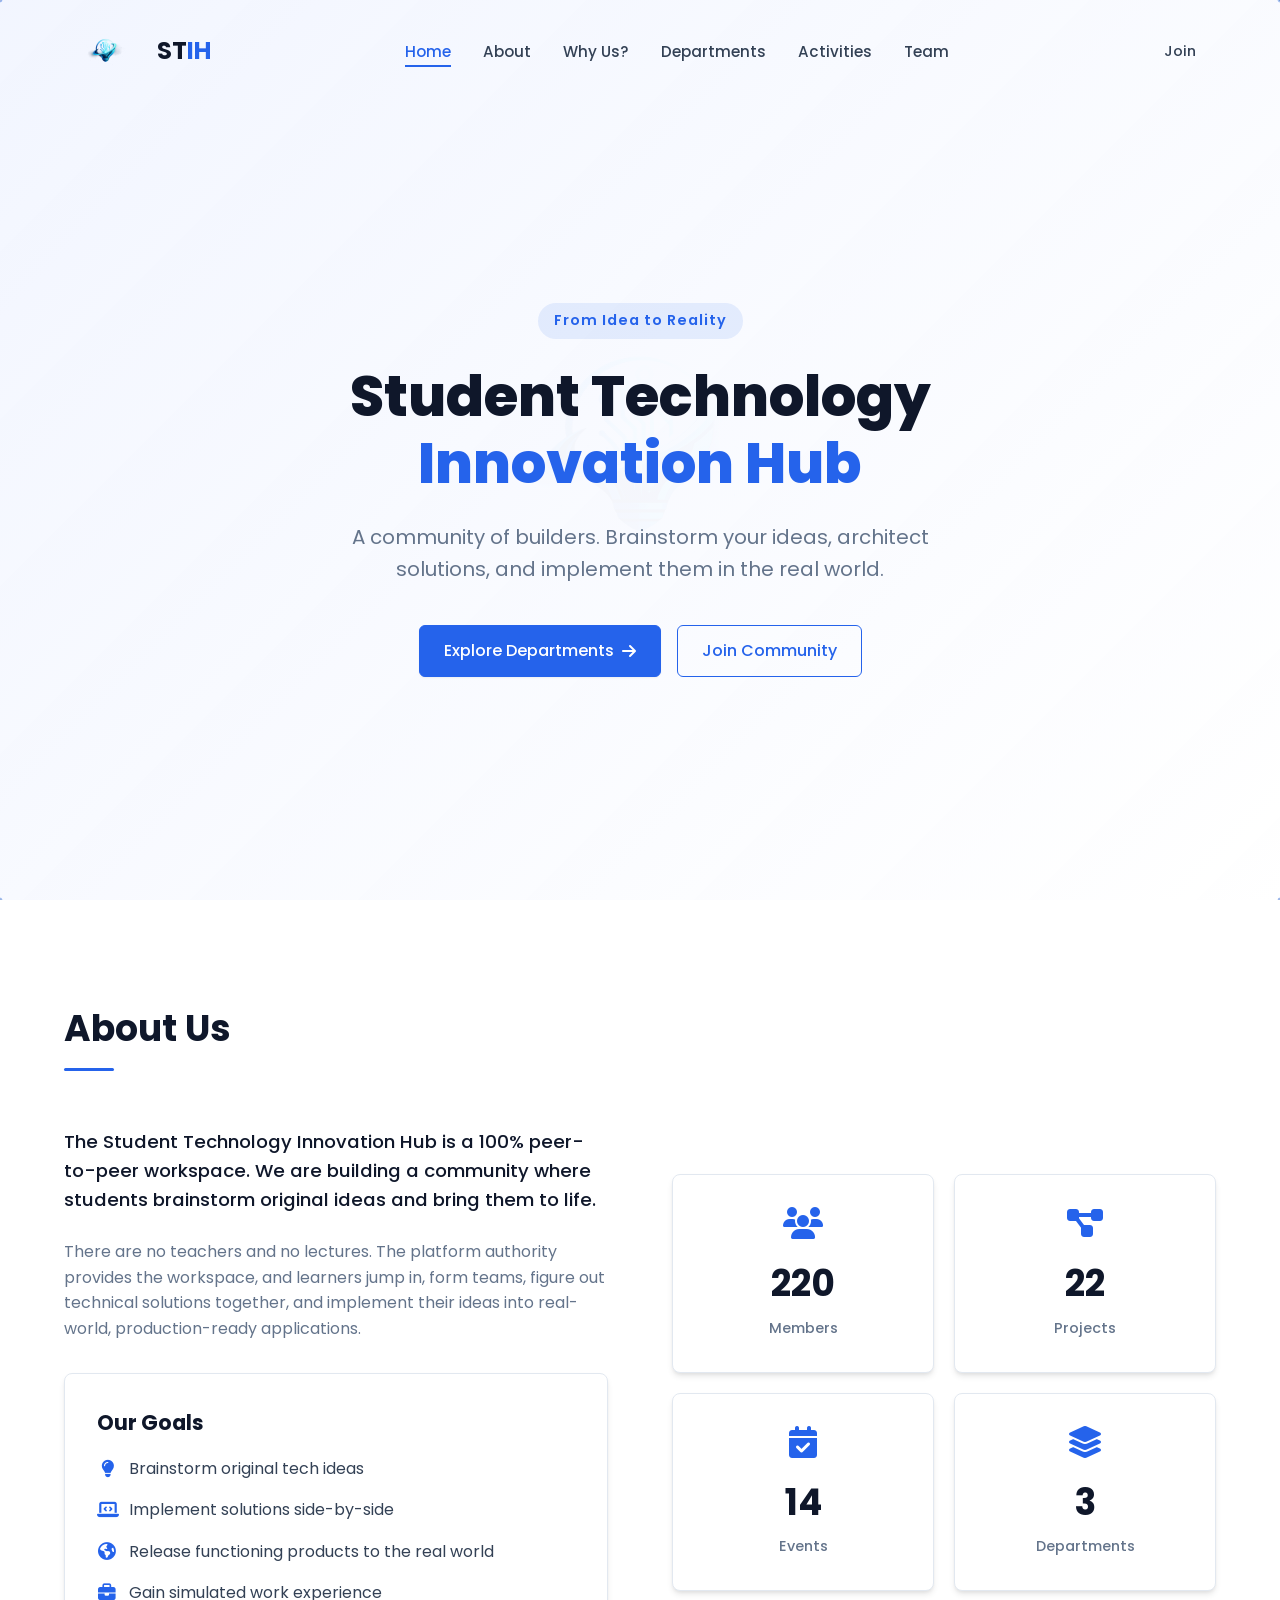
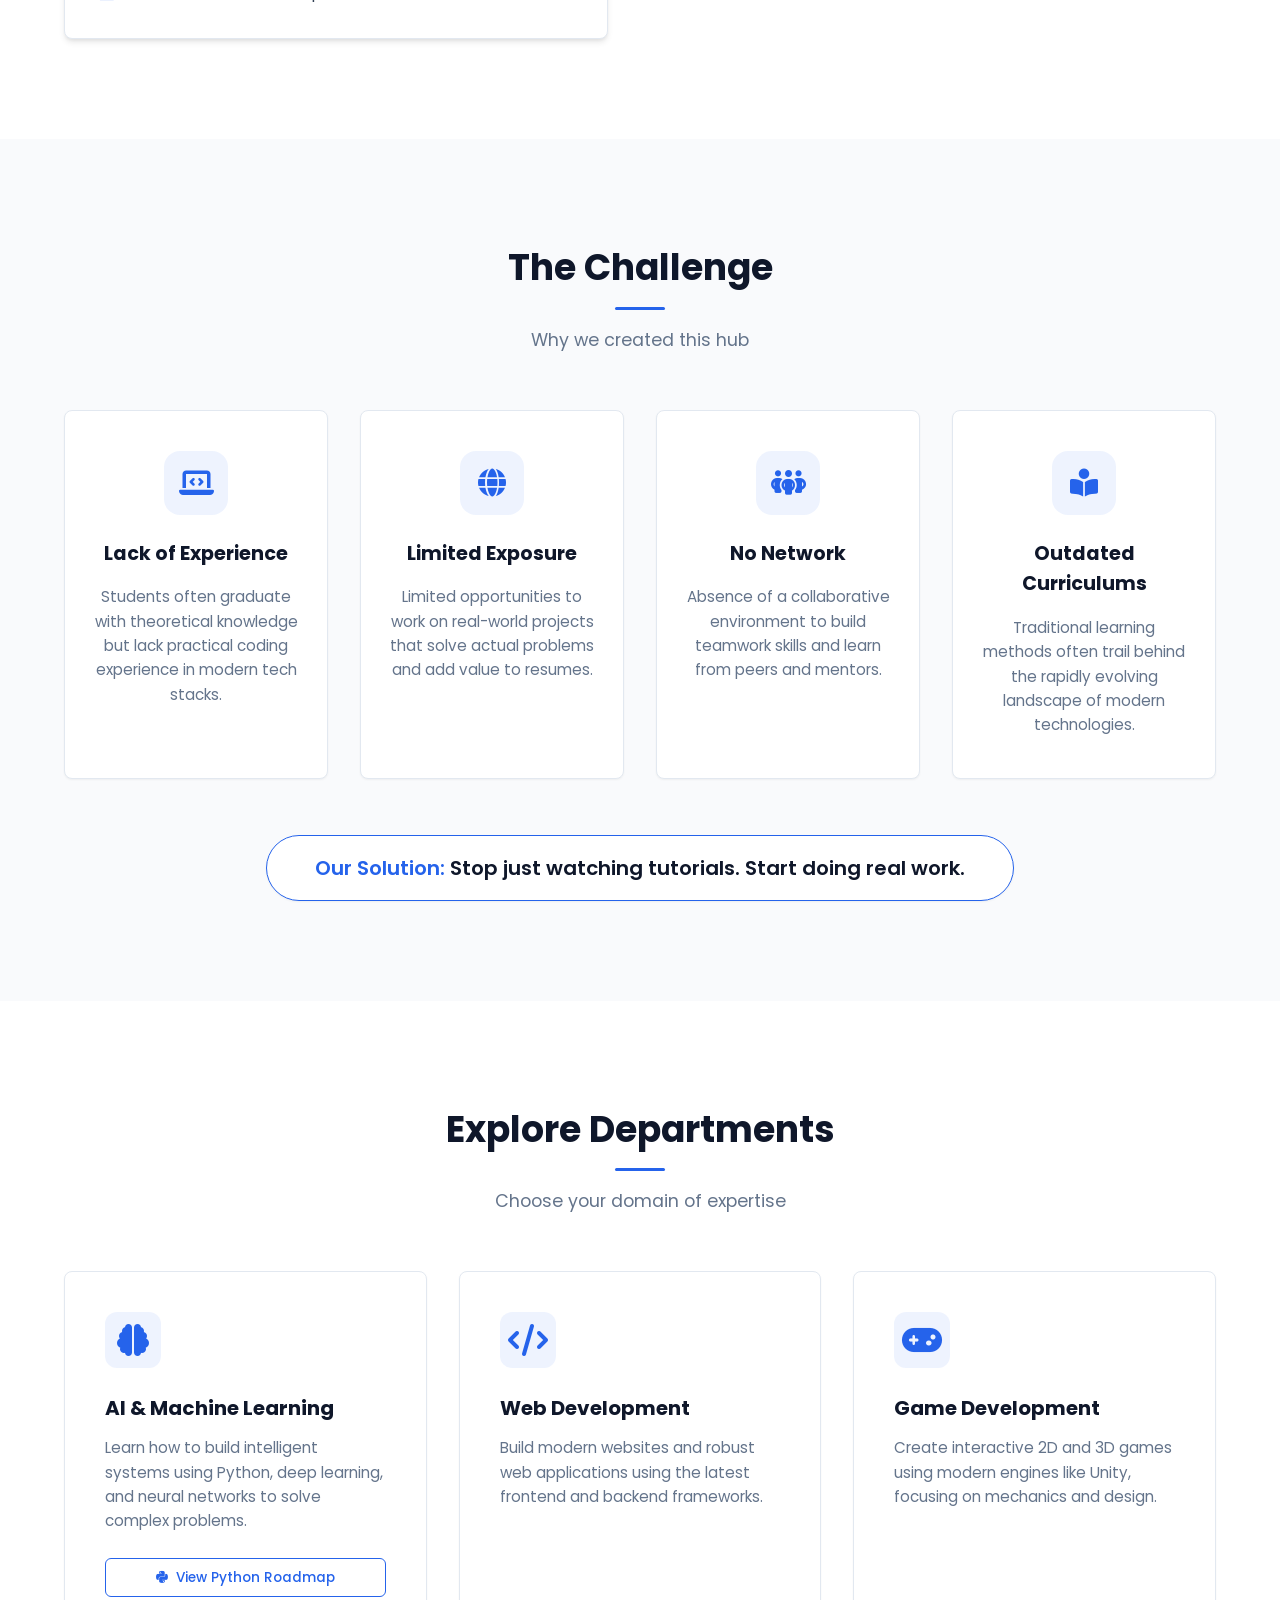
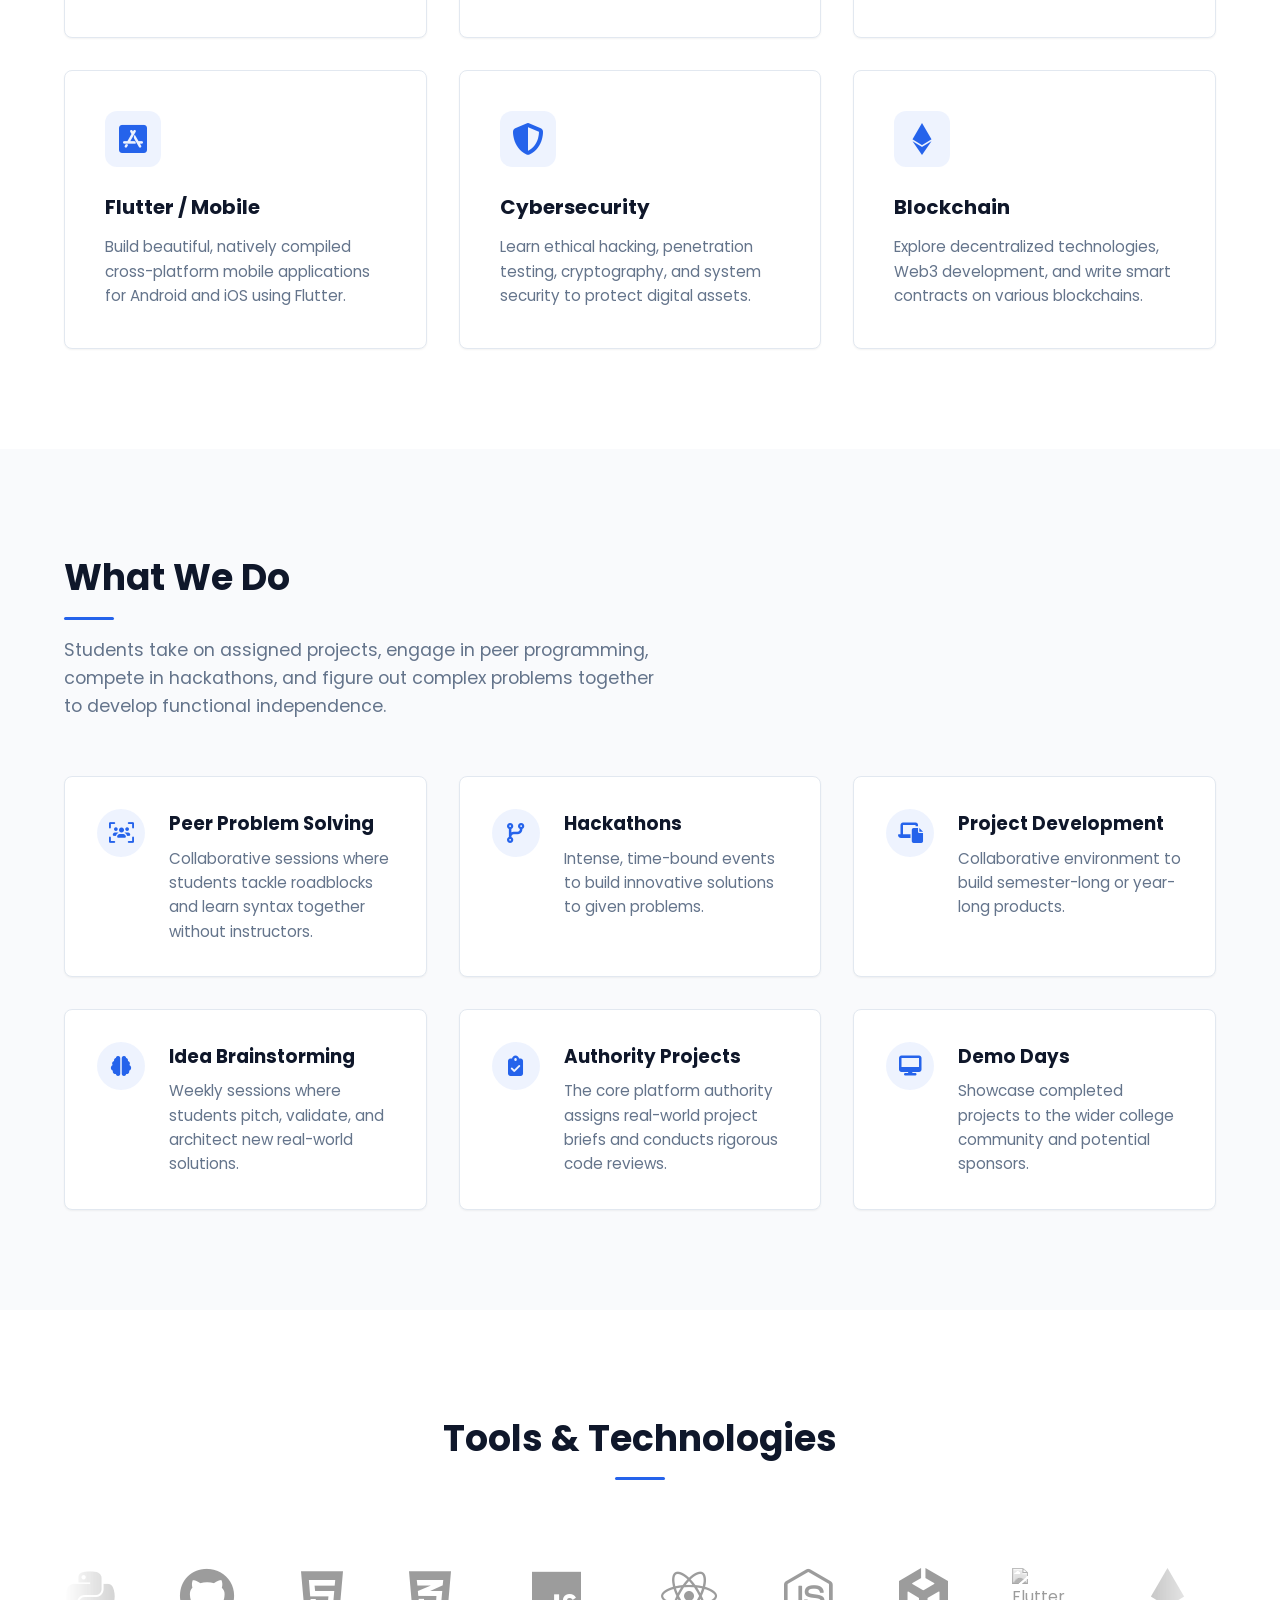
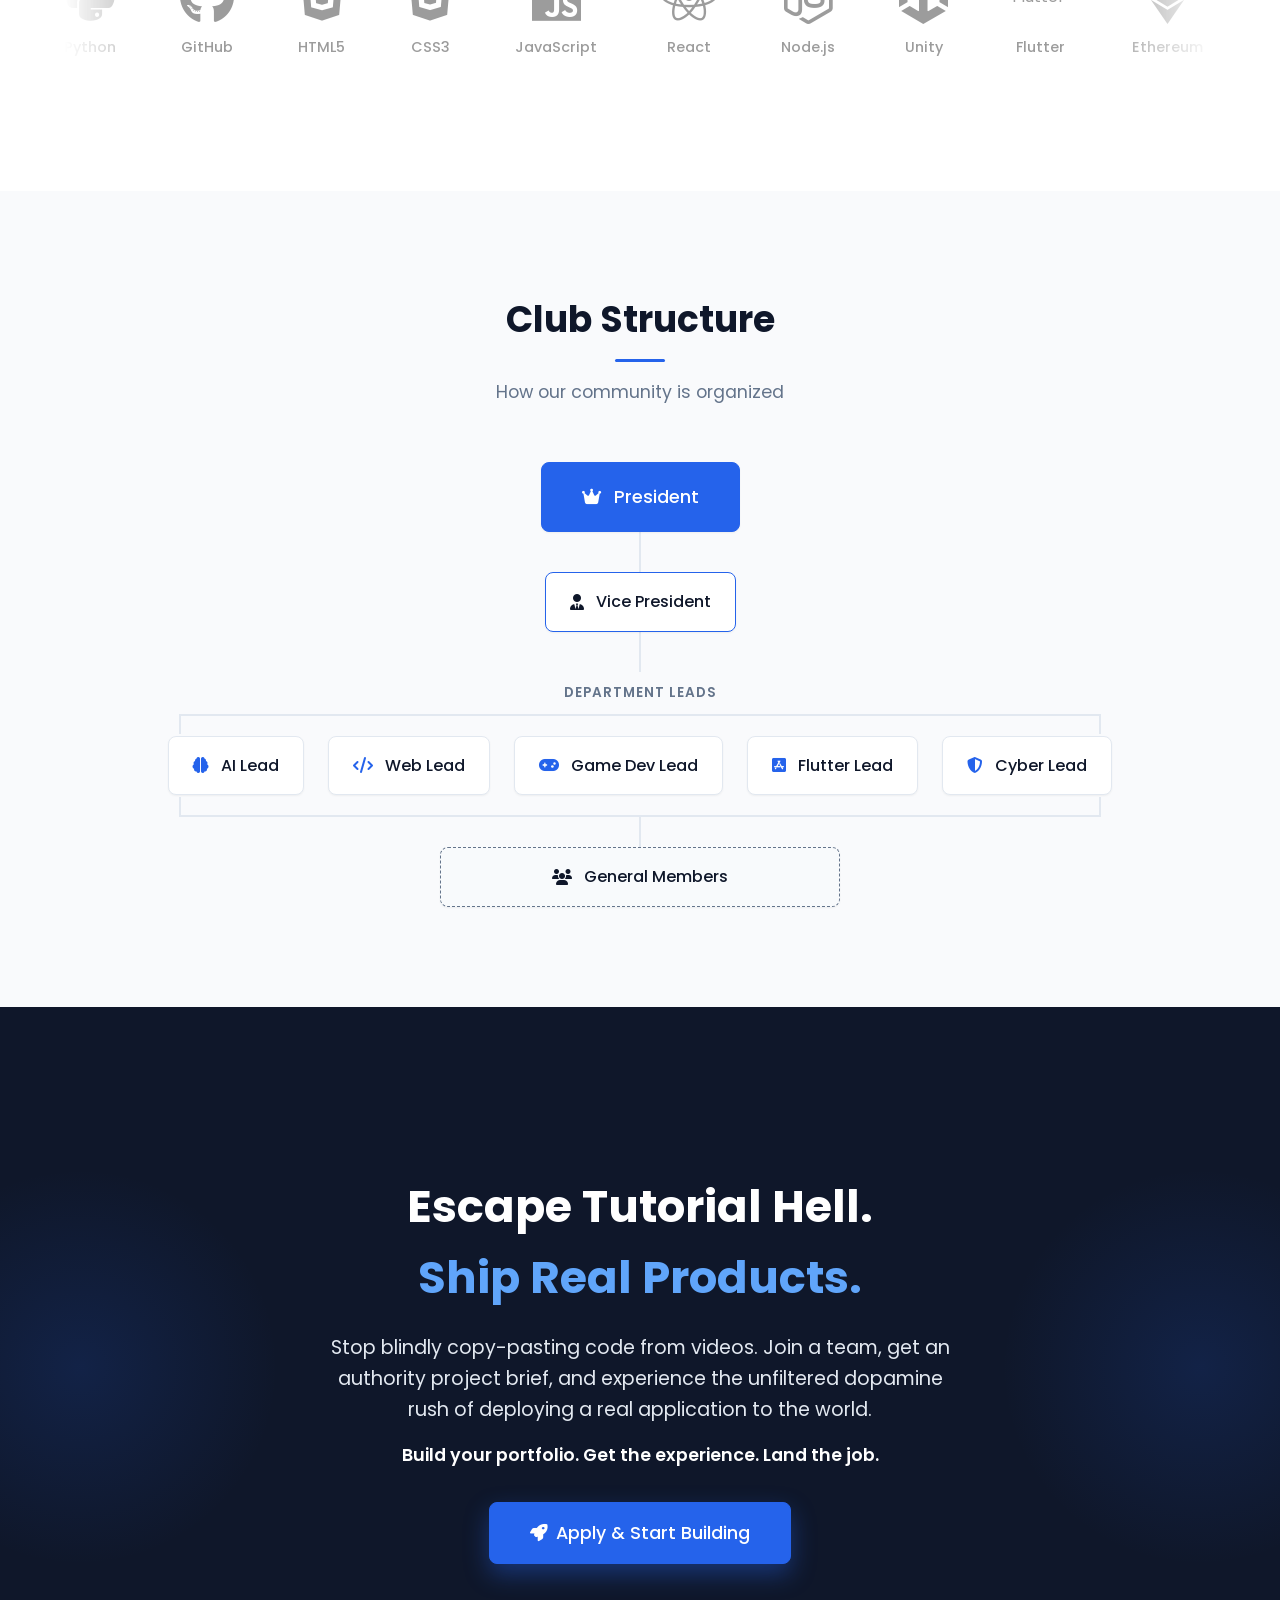
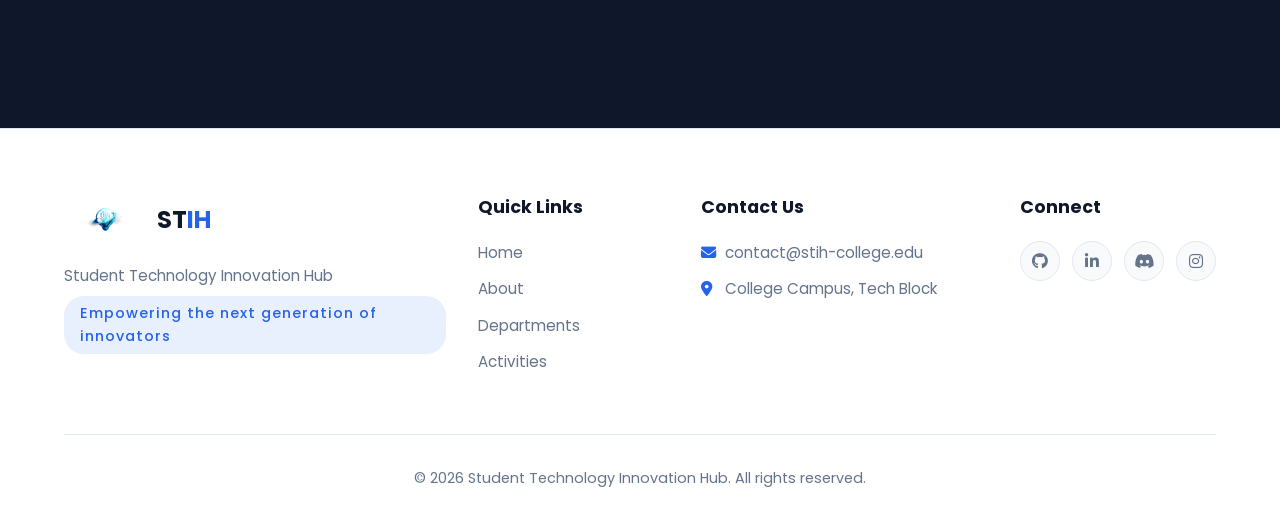
==== index.html @ dfdc23d6 "Initial commit - Student Technology Innovation Hub" ====
<!DOCTYPE html>
<html lang="en">
<head>
    <meta charset="UTF-8">
    <meta name="viewport" content="width=device-width, initial-scale=1.0">
    <title>Student Technology Innovation Hub</title>
    <meta name="description" content="A community where students explore modern technologies and build real-world innovations.">
    
    <!-- Google Fonts -->
    <link rel="preconnect" href="https://fonts.googleapis.com">
    <link rel="preconnect" href="https://fonts.gstatic.com" crossorigin>
    <link href="https://fonts.googleapis.com/css2?family=Orbitron:wght@400;500;700;900&family=Poppins:wght@300;400;500;600;700&display=swap" rel="stylesheet">
    
    <!-- FontAwesome for Icons -->
    <link rel="stylesheet" href="https://cdnjs.cloudflare.com/ajax/libs/font-awesome/6.4.0/css/all.min.css">
    
    <!-- Favicon -->
    <link rel="icon" type="image/png" href="images/logo.png">
    
    <link rel="stylesheet" href="style.css">
</head>
<body>
    <!-- Navbar -->
    <nav id="navbar">
        <div class="nav-container">
            <div class="logo">
                <img src="images/logo.png" alt="STIH" class="logo-img">
                <span class="logo-text">ST<span class="highlight">IH</span></span>
            </div>
            <ul class="nav-links">
                <li><a href="#home">Home</a></li>
                <li><a href="#about">About</a></li>
                <li><a href="#problem">Why Us?</a></li>
                <li><a href="#departments">Departments</a></li>
                <li><a href="#activities">Activities</a></li>
                <li><a href="#structure">Team</a></li>
            </ul>
            <a href="#join" class="btn-primary-sm">Join</a>
            
            <div class="hamburger">
                <i class="fa-solid fa-bars"></i>
            </div>
        </div>
    </nav>

    <!-- Hero Section -->
    <section id="home" class="hero">
        <canvas id="particles-canvas"></canvas>
        <div class="hero-content">
            <div class="tagline">From Idea to Reality</div>
            <h1>Student Technology<br><span class="highlight">Innovation Hub</span></h1>
            <p class="subtitle">A community of builders. Brainstorm your ideas, architect solutions, and implement them in the real world.</p>
            <div class="hero-buttons">
                <a href="#departments" class="btn-primary">Explore Departments <i class="fa-solid fa-arrow-right"></i></a>
                <a href="#join" class="btn-secondary">Join Community</a>
            </div>
            <div class="scroll-indicator">
                <div class="mouse">
                    <div class="wheel"></div>
                </div>
            </div>
        </div>
    </section>

    <!-- About Section -->
    <section id="about" class="section">
        <div class="container">
            <div class="section-header">
                <h2>About Us</h2>
                <div class="line"></div>
            </div>
            <div class="about-grid">
                <div class="about-text">
                    <p class="lead">The Student Technology Innovation Hub is a 100% peer-to-peer workspace. We are building a community where students brainstorm original ideas and bring them to life.</p>
                    <p>There are no teachers and no lectures. The platform authority provides the workspace, and learners jump in, form teams, figure out technical solutions together, and implement their ideas into real-world, production-ready applications.</p>
                    
                    <div class="goals">
                        <h3>Our Goals</h3>
                        <ul>
                            <li><i class="fa-solid fa-lightbulb"></i> Brainstorm original tech ideas</li>
                            <li><i class="fa-solid fa-laptop-code"></i> Implement solutions side-by-side</li>
                            <li><i class="fa-solid fa-earth-americas"></i> Release functioning products to the real world</li>
                            <li><i class="fa-solid fa-briefcase"></i> Gain simulated work experience</li>
                        </ul>
                    </div>
                </div>
                <div class="about-visual">
                    <div class="stat-item fade-in">
                            <i class="fa-solid fa-users"></i>
                            <div class="counter" data-target="500">0</div>
                            <p>Members</p>
                        </div>
                        <div class="stat-item fade-in">
                            <i class="fa-solid fa-diagram-project"></i>
                            <div class="counter" data-target="50">0</div>
                            <p>Projects</p>
                        </div>
                        <div class="stat-item fade-in">
                            <i class="fa-solid fa-calendar-check"></i>
                            <div class="counter" data-target="30">0</div>
                            <p>Events</p>
                        </div>
                        <div class="stat-item fade-in">
                            <i class="fa-solid fa-layer-group"></i>
                            <div class="counter" data-target="6">0</div>
                            <p>Departments</p>
                    </div>
                </div>
            </div>
        </div>
    </section>

    <!-- Problem Statement Section -->
    <section id="problem" class="section alt-bg">
        <div class="container">
            <div class="section-header centered">
                <h2>The Challenge</h2>
                <div class="line mx-auto"></div>
                <p>Why we created this hub</p>
            </div>
            <div class="problem-grid">
                <div class="problem-card hover-lift">
                    <div class="icon-wrap"><i class="fa-solid fa-laptop-code"></i></div>
                    <h3>Lack of Experience</h3>
                    <p>Students often graduate with theoretical knowledge but lack practical coding experience in modern tech stacks.</p>
                </div>
                <div class="problem-card hover-lift">
                    <div class="icon-wrap"><i class="fa-solid fa-globe"></i></div>
                    <h3>Limited Exposure</h3>
                    <p>Limited opportunities to work on real-world projects that solve actual problems and add value to resumes.</p>
                </div>
                <div class="problem-card hover-lift">
                    <div class="icon-wrap"><i class="fa-solid fa-people-group"></i></div>
                    <h3>No Network</h3>
                    <p>Absence of a collaborative environment to build teamwork skills and learn from peers and mentors.</p>
                </div>
                <div class="problem-card hover-lift">
                    <div class="icon-wrap"><i class="fa-solid fa-book-open-reader"></i></div>
                    <h3>Outdated Curriculums</h3>
                    <p>Traditional learning methods often trail behind the rapidly evolving landscape of modern technologies.</p>
                </div>
            </div>
            
            <div class="solution-banner">
                <div class="glass-banner">
                    <h3><span class="highlight">Our Solution:</span> Stop just watching tutorials. Start doing real work.</h3>
                </div>
            </div>
        </div>
    </section>

    <!-- Departments Section -->
    <section id="departments" class="section">
        <div class="container">
            <div class="section-header centered">
                <h2>Explore Departments</h2>
                <div class="line mx-auto"></div>
                <p>Choose your domain of expertise</p>
            </div>
            <div class="dept-grid">
                <div class="dept-card">
                    <div class="dept-icon ai"><i class="fa-solid fa-brain"></i></div>
                    <h3>AI & Machine Learning</h3>
                    <p style="margin-bottom: 1.5rem;">Learn how to build intelligent systems using Python, deep learning, and neural networks to solve complex problems.</p>
                    <a href="python_roadmap.html" class="btn-secondary" style="font-size: 0.85rem; padding: 0.5rem 1rem; width: 100%;"><i class="fa-brands fa-python"></i> View Python Roadmap</a>
                </div>
                <div class="dept-card">
                    <div class="dept-icon web"><i class="fa-solid fa-code"></i></div>
                    <h3>Web Development</h3>
                    <p>Build modern websites and robust web applications using the latest frontend and backend frameworks.</p>
                </div>
                <div class="dept-card">
                    <div class="dept-icon game"><i class="fa-solid fa-gamepad"></i></div>
                    <h3>Game Development</h3>
                    <p>Create interactive 2D and 3D games using modern engines like Unity, focusing on mechanics and design.</p>
                </div>
                <div class="dept-card">
                    <div class="dept-icon mobile"><i class="fa-brands fa-app-store-ios"></i></div>
                    <h3>Flutter / Mobile</h3>
                    <p>Build beautiful, natively compiled cross-platform mobile applications for Android and iOS using Flutter.</p>
                </div>
                <div class="dept-card">
                    <div class="dept-icon cyber"><i class="fa-solid fa-shield-halved"></i></div>
                    <h3>Cybersecurity</h3>
                    <p>Learn ethical hacking, penetration testing, cryptography, and system security to protect digital assets.</p>
                </div>
                <div class="dept-card">
                    <div class="dept-icon crypto"><i class="fa-brands fa-ethereum"></i></div>
                    <h3>Blockchain</h3>
                    <p>Explore decentralized technologies, Web3 development, and write smart contracts on various blockchains.</p>
                </div>
            </div>
        </div>
    </section>

    <!-- Activities Section -->
    <section id="activities" class="section alt-bg">
        <div class="container">
            <div class="section-header">
                <h2>What We Do</h2>
                <div class="line"></div>
                <p>Students take on assigned projects, engage in peer programming, compete in hackathons, and figure out complex problems together to develop functional independence.</p>
            </div>
            
            <div class="activity-timeline">
                <div class="timeline-item">
                    <div class="timeline-dot"><i class="fa-solid fa-users-viewfinder"></i></div>
                    <div class="timeline-content">
                        <h3>Peer Problem Solving</h3>
                        <p>Collaborative sessions where students tackle roadblocks and learn syntax together without instructors.</p>
                    </div>
                </div>
                <div class="timeline-item">
                    <div class="timeline-dot"><i class="fa-solid fa-code-branch"></i></div>
                    <div class="timeline-content">
                        <h3>Hackathons</h3>
                        <p>Intense, time-bound events to build innovative solutions to given problems.</p>
                    </div>
                </div>
                <div class="timeline-item">
                    <div class="timeline-dot"><i class="fa-solid fa-laptop-file"></i></div>
                    <div class="timeline-content">
                        <h3>Project Development</h3>
                        <p>Collaborative environment to build semester-long or year-long products.</p>
                    </div>
                </div>
                <div class="timeline-item">
                    <div class="timeline-dot"><i class="fa-solid fa-brain"></i></div>
                    <div class="timeline-content">
                        <h3>Idea Brainstorming</h3>
                        <p>Weekly sessions where students pitch, validate, and architect new real-world solutions.</p>
                    </div>
                </div>
                <div class="timeline-item">
                    <div class="timeline-dot"><i class="fa-solid fa-clipboard-check"></i></div>
                    <div class="timeline-content">
                        <h3>Authority Projects</h3>
                        <p>The core platform authority assigns real-world project briefs and conducts rigorous code reviews.</p>
                    </div>
                </div>
                <div class="timeline-item">
                    <div class="timeline-dot"><i class="fa-solid fa-desktop"></i></div>
                    <div class="timeline-content">
                        <h3>Demo Days</h3>
                        <p>Showcase completed projects to the wider college community and potential sponsors.</p>
                    </div>
                </div>
            </div>
        </div>
    </section>

    <!-- Tools & Technologies Section -->
    <section id="tools" class="section">
        <div class="container">
            <div class="section-header centered">
                <h2>Tools & Technologies</h2>
                <div class="line mx-auto"></div>
            </div>
            
            <div class="tech-marquee">
                <div class="marquee-content">
                    <div class="tech-item"><i class="fa-brands fa-python"></i><span>Python</span></div>
                    <div class="tech-item"><i class="fa-brands fa-github"></i><span>GitHub</span></div>
                    <div class="tech-item"><i class="fa-brands fa-html5"></i><span>HTML5</span></div>
                    <div class="tech-item"><i class="fa-brands fa-css3-alt"></i><span>CSS3</span></div>
                    <div class="tech-item"><i class="fa-brands fa-js"></i><span>JavaScript</span></div>
                    <div class="tech-item"><i class="fa-brands fa-react"></i><span>React</span></div>
                    <div class="tech-item"><i class="fa-brands fa-node-js"></i><span>Node.js</span></div>
                    <div class="tech-item"><i class="fa-brands fa-unity"></i><span>Unity</span></div>
                    <div class="tech-item"><img src="https://cdn.jsdelivr.net/gh/devicons/devicon/icons/flutter/flutter-original.svg" alt="Flutter" class="tech-svg"/><span>Flutter</span></div>
                    <div class="tech-item"><i class="fa-brands fa-ethereum"></i><span>Ethereum</span></div>
                    <div class="tech-item"><img src="https://cdn.jsdelivr.net/gh/devicons/devicon/icons/kaggle/kaggle-original.svg" alt="Kaggle" class="tech-svg"/><span>Kaggle</span></div>
                    <!-- Duplicate for infinite scroll effect -->
                    <div class="tech-item"><i class="fa-brands fa-python"></i><span>Python</span></div>
                    <div class="tech-item"><i class="fa-brands fa-github"></i><span>GitHub</span></div>
                    <div class="tech-item"><i class="fa-brands fa-html5"></i><span>HTML5</span></div>
                    <div class="tech-item"><i class="fa-brands fa-css3-alt"></i><span>CSS3</span></div>
                    <div class="tech-item"><i class="fa-brands fa-js"></i><span>JavaScript</span></div>
                    <div class="tech-item"><i class="fa-brands fa-react"></i><span>React</span></div>
                    <div class="tech-item"><i class="fa-brands fa-node-js"></i><span>Node.js</span></div>
                    <div class="tech-item"><i class="fa-brands fa-unity"></i><span>Unity</span></div>
                    <div class="tech-item"><img src="https://cdn.jsdelivr.net/gh/devicons/devicon/icons/flutter/flutter-original.svg" alt="Flutter" class="tech-svg"/><span>Flutter</span></div>
                    <div class="tech-item"><i class="fa-brands fa-ethereum"></i><span>Ethereum</span></div>
                    <div class="tech-item"><img src="https://cdn.jsdelivr.net/gh/devicons/devicon/icons/kaggle/kaggle-original.svg" alt="Kaggle" class="tech-svg"/><span>Kaggle</span></div>
                </div>
            </div>
        </div>
    </section>

    <!-- Club Structure Section -->
    <section id="structure" class="section alt-bg">
        <div class="container">
            <div class="section-header centered">
                <h2>Club Structure</h2>
                <div class="line mx-auto"></div>
                <p>How our community is organized</p>
            </div>
            
            <div class="org-chart">
                <div class="chart-level level-1">
                    <div class="node president">
                        <i class="fa-solid fa-crown"></i>
                        <span>President</span>
                    </div>
                </div>
                <div class="connector-vert"></div>
                <div class="chart-level level-2">
                    <div class="node vp">
                        <i class="fa-solid fa-user-tie"></i>
                        <span>Vice President</span>
                    </div>
                </div>
                <div class="connector-vert"></div>
                
                <div class="chart-level-title">Department Leads</div>
                <div class="connector-fork"></div>
                
                <div class="chart-level level-3">
                    <div class="node lead"><i class="fa-solid fa-brain"></i> AI Lead</div>
                    <div class="node lead"><i class="fa-solid fa-code"></i> Web Lead</div>
                    <div class="node lead"><i class="fa-solid fa-gamepad"></i> Game Dev Lead</div>
                    <div class="node lead"><i class="fa-brands fa-app-store-ios"></i> Flutter Lead</div>
                    <div class="node lead"><i class="fa-solid fa-shield-halved"></i> Cyber Lead</div>
                </div>
                
                <div class="connector-fork-bottom"></div>
                <div class="connector-vert-bottom"></div>
                
                <div class="chart-level level-4">
                    <div class="node members">
                        <i class="fa-solid fa-users"></i>
                        <span>General Members</span>
                    </div>
                </div>
            </div>
        </div>
    </section>

    <!-- Join Section -->
    <section id="join" class="section join-section">
        <div class="container">
            <div class="join-card">
                <h2 style="font-size: 2.8rem; margin-bottom: 1.2rem;">Escape Tutorial Hell.<br><span style="color: #60a5fa;">Ship Real Products.</span></h2>
                <p style="font-size: 1.2rem; max-width: 650px; margin: 0 auto 1rem auto; color: #e2e8f0;">Stop blindly copy-pasting code from videos. Join a team, get an authority project brief, and experience the unfiltered dopamine rush of deploying a real application to the world.</p>
                <p class="mb-4" style="font-weight: 600; color: #fff; font-size: 1.1rem;">Build your portfolio. Get the experience. Land the job.</p>
                <a href="#" class="btn-primary" style="font-size: 1.1rem; padding: 1rem 2.5rem; border-radius: 8px; box-shadow: 0 10px 25px rgba(37, 99, 235, 0.4);"><i class="fa-solid fa-rocket"></i> Apply & Start Building</a>
            </div>
        </div>
        <div class="bg-glow left"></div>
        <div class="bg-glow right"></div>
    </section>

    <!-- Footer -->
    <footer>
        <div class="container">
            <div class="footer-grid">
                <div class="footer-brand">
                    <div class="logo">
                        <img src="images/logo.png" alt="STIH" class="logo-img">
                        <span class="logo-text">ST<span class="highlight">IH</span></span>
                    </div>
                    <p>Student Technology Innovation Hub</p>
                    <p class="tagline">Empowering the next generation of innovators</p>
                </div>
                
                <div class="footer-links">
                    <h3>Quick Links</h3>
                    <ul>
                        <li><a href="#home">Home</a></li>
                        <li><a href="#about">About</a></li>
                        <li><a href="#departments">Departments</a></li>
                        <li><a href="#activities">Activities</a></li>
                    </ul>
                </div>
                
                <div class="footer-contact">
                    <h3>Contact Us</h3>
                    <ul>
                        <li><i class="fa-solid fa-envelope"></i> contact@stih-college.edu</li>
                        <li><i class="fa-solid fa-location-dot"></i> College Campus, Tech Block</li>
                    </ul>
                </div>
                
                <div class="footer-social">
                    <h3>Connect</h3>
                    <div class="social-icons">
                        <a href="#"><i class="fa-brands fa-github"></i></a>
                        <a href="#"><i class="fa-brands fa-linkedin-in"></i></a>
                        <a href="#"><i class="fa-brands fa-discord"></i></a>
                        <a href="#"><i class="fa-brands fa-instagram"></i></a>
                    </div>
                </div>
            </div>
            
            <div class="footer-bottom">
                <p>&copy; 2026 Student Technology Innovation Hub. All rights reserved.</p>
            </div>
        </div>
    </footer>

    <script src="script.js"></script>
</body>
</html>
---- style.css ----
/* ======= CSS VARIABLES & THEMING ======= */
:root {
    --bg-main: #ffffff;
    --bg-alt: #f8fafc;
    --bg-card: #ffffff;
    
    --primary: #2563eb;
    --primary-hover: #1d4ed8;
    --secondary: #0f172a;
    --accent: #3b82f6;
    
    --text-main: #334155;
    --text-heading: #0f172a;
    --text-muted: #64748b;
    --text-light: #ffffff;
    
    --border-light: #e2e8f0;
    
    --font-heading: 'Poppins', sans-serif;
    --font-body: 'Poppins', sans-serif;
    
    --shadow-sm: 0 1px 2px 0 rgba(0, 0, 0, 0.05);
    --shadow-md: 0 4px 6px -1px rgba(0, 0, 0, 0.1), 0 2px 4px -1px rgba(0, 0, 0, 0.06);
    --shadow-lg: 0 10px 15px -3px rgba(0, 0, 0, 0.1), 0 4px 6px -2px rgba(0, 0, 0, 0.05);
    
    --transition: all 0.3s ease-in-out;
}

* {
    margin: 0;
    padding: 0;
    box-sizing: border-box;
}

html {
    scroll-behavior: smooth;
}

body {
    font-family: var(--font-body);
    background-color: var(--bg-main);
    color: var(--text-main);
    line-height: 1.6;
    overflow-x: hidden;
    position: relative;
}

body::before {
    content: '';
    position: fixed;
    top: 50%;
    left: 50%;
    transform: translate(-50%, -50%);
    width: 50vw;
    height: 50vw;
    background-image: url('images/logo.png');
    background-repeat: no-repeat;
    background-position: center center;
    background-size: contain;
    opacity: 0.15;
    z-index: -1;
    pointer-events: none;
}

h1, h2, h3, h4, .logo-text {
    font-family: var(--font-heading);
    color: var(--text-heading);
    font-weight: 700;
}

a {
    text-decoration: none;
    color: inherit;
    transition: var(--transition);
}

ul {
    list-style: none;
}

.container {
    width: 90%;
    max-width: 1200px;
    margin: 0 auto;
}

.highlight {
    color: var(--primary);
}

.mb-4 {
    margin-bottom: 1.5rem;
}

/* ======= BUTTONS ======= */
.btn-primary, .btn-secondary, .btn-primary-sm {
    display: inline-flex;
    align-items: center;
    justify-content: center;
    gap: 0.5rem;
    padding: 0.75rem 1.5rem;
    border-radius: 6px;
    font-weight: 500;
    font-family: var(--font-heading);
    cursor: pointer;
    transition: var(--transition);
    text-align: center;
}

.btn-primary-sm {
    padding: 0.5rem 1.25rem;
    font-size: 0.9rem;
}

.btn-primary {
    background-color: var(--primary);
    color: var(--text-light);
    border: 1px solid var(--primary);
    box-shadow: var(--shadow-sm);
}

.btn-primary:hover {
    background-color: var(--primary-hover);
    border-color: var(--primary-hover);
    transform: translateY(-2px);
    box-shadow: var(--shadow-md);
    color: var(--text-light);
}

.btn-secondary {
    background-color: transparent;
    color: var(--primary);
    border: 1px solid var(--primary);
}

.btn-secondary:hover {
    background-color: rgba(37, 99, 235, 0.05);
    transform: translateY(-2px);
    box-shadow: var(--shadow-sm);
}

/* ======= NAVBAR ======= */
#navbar {
    position: fixed;
    top: 0;
    left: 0;
    width: 100%;
    padding: 1.5rem 0;
    z-index: 1000;
    transition: var(--transition);
    background-color: transparent;
}

#navbar.scrolled {
    padding: 1rem 0;
    background-color: rgba(255, 255, 255, 0.95);
    backdrop-filter: blur(10px);
    border-bottom: 1px solid var(--border-light);
    box-shadow: var(--shadow-sm);
}

.nav-container {
    width: 90%;
    max-width: 1200px;
    margin: 0 auto;
    display: flex;
    justify-content: space-between;
    align-items: center;
}

.logo {
    display: flex;
    align-items: center;
    gap: 10px;
    font-size: 1.5rem;
    font-weight: 700;
    color: var(--text-heading);
}

.logo-icon {
    color: var(--primary);
    font-size: 1.6rem;
}

.logo-img {
    height: 55px;
    width: auto;
    object-fit: contain;
}

.nav-links {
    display: flex;
    gap: 2rem;
}

.nav-links a {
    font-size: 0.95rem;
    font-weight: 500;
    color: var(--text-main);
    position: relative;
    padding: 5px 0;
}

.nav-links a::after {
    content: '';
    position: absolute;
    bottom: 0;
    left: 0;
    width: 0;
    height: 2px;
    background-color: var(--primary);
    transition: var(--transition);
}

.nav-links a:hover::after,
.nav-links a.active::after {
    width: 100%;
}

.nav-links a:hover,
.nav-links a.active {
    color: var(--primary);
}

.hamburger {
    display: none;
    font-size: 1.5rem;
    cursor: pointer;
    color: var(--text-heading);
}

/* ======= HERO SECTION ======= */
.hero {
    min-height: 100vh;
    display: flex;
    align-items: center;
    justify-content: center;
    position: relative;
    padding-top: 80px;
    background: linear-gradient(135deg, rgba(240, 244, 255, 0.85) 0%, rgba(255, 255, 255, 0.9) 100%);
}

#particles-canvas {
    position: absolute;
    top: 0;
    left: 0;
    width: 100%;
    height: 100%;
    z-index: 0;
    opacity: 0.6;
}

.hero-content {
    position: relative;
    z-index: 1;
    text-align: center;
    max-width: 800px;
    padding: 0 20px;
}

.tagline {
    font-family: var(--font-heading);
    color: var(--primary);
    font-weight: 600;
    letter-spacing: 1px;
    font-size: 0.9rem;
    margin-bottom: 1.5rem;
    display: inline-block;
    padding: 6px 16px;
    background-color: rgba(37, 99, 235, 0.1);
    border-radius: 20px;
}

.hero h1 {
    font-size: 3.5rem;
    font-weight: 800;
    line-height: 1.2;
    margin-bottom: 1.5rem;
    color: var(--text-heading);
}

.hero .subtitle {
    font-size: 1.25rem;
    color: var(--text-muted);
    margin-bottom: 2.5rem;
    max-width: 650px;
    margin-left: auto;
    margin-right: auto;
}

.hero-buttons {
    display: flex;
    gap: 1rem;
    justify-content: center;
    flex-wrap: wrap;
}

/* ======= SECTIONS COMMON ======= */
.section {
    padding: 100px 0;
}

.alt-bg {
    background-color: rgba(248, 250, 252, 0.85);
}

.section-header {
    margin-bottom: 3.5rem;
    position: relative;
}

.section-header.centered {
    text-align: center;
}

.section-header h2 {
    font-size: 2.25rem;
    color: var(--text-heading);
    margin-bottom: 0.5rem;
}

.section-header .line {
    height: 3px;
    width: 50px;
    background-color: var(--primary);
    border-radius: 2px;
    margin-top: 10px;
}

.section-header .line.mx-auto {
    margin: 10px auto 0;
}

.section-header p {
    color: var(--text-muted);
    margin-top: 1rem;
    font-size: 1.1rem;
    max-width: 600px;
}

.section-header.centered p {
    margin-left: auto;
    margin-right: auto;
}

/* ======= ABOUT SECTION ======= */
.about-grid {
    display: grid;
    grid-template-columns: 1fr 1fr;
    gap: 4rem;
    align-items: center;
}

.about-text .lead {
    font-size: 1.15rem;
    color: var(--text-heading);
    margin-bottom: 1.5rem;
    font-weight: 500;
}

.about-text p {
    color: var(--text-muted);
    margin-bottom: 2rem;
}

.goals {
    background-color: var(--bg-card);
    padding: 2rem;
    border-radius: 8px;
    box-shadow: var(--shadow-md);
    border: 1px solid var(--border-light);
}

.goals h3 {
    font-size: 1.3rem;
    margin-bottom: 1rem;
    color: var(--text-heading);
}

.goals ul li {
    margin-bottom: 1rem;
    display: flex;
    align-items: center;
    gap: 12px;
    color: var(--text-main);
}

.goals ul li:last-child {
    margin-bottom: 0;
}

.goals ul li i {
    color: var(--primary);
    font-size: 1.1rem;
    width: 20px;
    text-align: center;
}

.about-visual {
    display: grid;
    grid-template-columns: 1fr 1fr;
    gap: 20px;
}

.stat-item {
    text-align: center;
    padding: 2rem 1rem;
    background-color: var(--bg-card);
    border-radius: 8px;
    box-shadow: var(--shadow-md);
    border: 1px solid var(--border-light);
    transition: var(--transition);
}

.stat-item:hover {
    transform: translateY(-5px);
    box-shadow: var(--shadow-lg);
}

.stat-item i {
    font-size: 2rem;
    color: var(--primary);
    margin-bottom: 1rem;
}

.counter {
    font-size: 2.25rem;
    font-weight: 700;
    color: var(--text-heading);
    margin-bottom: 0.25rem;
}

.stat-item p {
    margin-bottom: 0;
    font-size: 0.9rem;
    color: var(--text-muted);
    font-weight: 500;
}

/* ======= PROBLEM SECTION ======= */
.problem-grid {
    display: grid;
    grid-template-columns: repeat(auto-fit, minmax(250px, 1fr));
    gap: 2rem;
    margin-bottom: 3.5rem;
}

.problem-card {
    background-color: var(--bg-card);
    border: 1px solid var(--border-light);
    border-radius: 8px;
    padding: 2.5rem 1.5rem;
    text-align: center;
    transition: var(--transition);
    box-shadow: var(--shadow-sm);
}

.problem-card:hover {
    transform: translateY(-5px);
    box-shadow: var(--shadow-md);
}

.icon-wrap {
    width: 64px;
    height: 64px;
    background-color: rgba(37, 99, 235, 0.08);
    border-radius: 16px;
    display: flex;
    align-items: center;
    justify-content: center;
    margin: 0 auto 1.5rem auto;
    font-size: 1.75rem;
    color: var(--primary);
}

.problem-card h3 {
    font-size: 1.2rem;
    margin-bottom: 1rem;
}

.problem-card p {
    color: var(--text-muted);
    font-size: 0.95rem;
}

.solution-banner {
    text-align: center;
}

.glass-banner {
    display: inline-block;
    background-color: var(--bg-card);
    border: 1px solid var(--primary);
    border-radius: 50px;
    padding: 1rem 3rem;
    box-shadow: var(--shadow-sm);
}

.glass-banner h3 {
    font-size: 1.25rem;
    font-weight: 600;
}

/* ======= DEPARTMENTS SECTION ======= */
.dept-grid {
    display: grid;
    grid-template-columns: repeat(auto-fit, minmax(300px, 1fr));
    gap: 2rem;
}

.dept-card {
    background-color: var(--bg-card);
    border-radius: 8px;
    padding: 2.5rem;
    border: 1px solid var(--border-light);
    transition: var(--transition);
    box-shadow: var(--shadow-sm);
}

.dept-card:hover {
    transform: translateY(-5px);
    box-shadow: var(--shadow-md);
    border-color: var(--primary);
}

.dept-icon {
    font-size: 2rem;
    margin-bottom: 1.5rem;
    color: var(--primary);
    background-color: rgba(37, 99, 235, 0.08);
    width: 56px;
    height: 56px;
    display: flex;
    align-items: center;
    justify-content: center;
    border-radius: 12px;
}

.dept-card h3 {
    font-size: 1.25rem;
    margin-bottom: 0.75rem;
}

.dept-card p {
    color: var(--text-muted);
    font-size: 0.95rem;
}

/* ======= ACTIVITIES SECTION ======= */
.activity-timeline {
    display: grid;
    grid-template-columns: repeat(auto-fit, minmax(300px, 1fr));
    gap: 2rem;
}

.timeline-item {
    background-color: var(--bg-card);
    border-radius: 8px;
    padding: 2rem;
    border: 1px solid var(--border-light);
    box-shadow: var(--shadow-sm);
    display: flex;
    gap: 1.5rem;
    align-items: flex-start;
    transition: var(--transition);
}

.timeline-item:hover {
    transform: translateY(-3px);
    box-shadow: var(--shadow-md);
}

.timeline-dot {
    width: 48px;
    height: 48px;
    background-color: rgba(37, 99, 235, 0.08);
    border-radius: 50%;
    display: flex;
    align-items: center;
    justify-content: center;
    font-size: 1.25rem;
    color: var(--primary);
    flex-shrink: 0;
}

.timeline-content h3 {
    margin-bottom: 0.5rem;
    font-size: 1.15rem;
    color: var(--text-heading);
}

.timeline-content p {
    color: var(--text-muted);
    font-size: 0.95rem;
    margin-bottom: 0;
}

/* ======= TOOLS SECTION ======= */
.tech-marquee {
    display: flex;
    overflow: hidden;
    user-select: none;
    gap: 3rem;
    padding: 2rem 0;
    mask-image: linear-gradient(to right, transparent, black 10%, black 90%, transparent);
    -webkit-mask-image: linear-gradient(to right, transparent, black 10%, black 90%, transparent);
}

.marquee-content {
    display: flex;
    flex-shrink: 0;
    gap: 4rem;
    justify-content: space-around;
    min-width: 100%;
    animation: scroll-x 30s linear infinite;
}

@keyframes scroll-x {
    from { transform: translateX(0); }
    to { transform: translateX(calc(-100% - 4rem)); }
}

.tech-item {
    display: flex;
    flex-direction: column;
    align-items: center;
    justify-content: center;
    gap: 0.75rem;
    color: var(--text-muted);
    transition: var(--transition);
    filter: grayscale(100%);
    opacity: 0.7;
}

.tech-item:hover {
    opacity: 1;
    filter: grayscale(0%);
    transform: translateY(-2px);
    color: var(--text-heading);
}

.tech-item i {
    font-size: 3.5rem;
}

.tech-svg {
    width: 56px;
    height: 56px;
}

.tech-item span {
    font-weight: 500;
    font-size: 0.9rem;
}

/* ======= STRUCTURE SECTION ======= */
.org-chart {
    display: flex;
    flex-direction: column;
    align-items: center;
    margin-top: 3rem;
}

.chart-level {
    display: flex;
    justify-content: center;
    gap: 1.5rem;
    width: 100%;
    flex-wrap: wrap;
}

.node {
    background-color: var(--bg-card);
    border: 1px solid var(--border-light);
    padding: 1rem 1.5rem;
    border-radius: 8px;
    display: flex;
    align-items: center;
    gap: 0.75rem;
    font-weight: 500;
    box-shadow: var(--shadow-sm);
    transition: var(--transition);
    color: var(--text-heading);
    z-index: 2;
}

.node:hover {
    transform: translateY(-2px);
    box-shadow: var(--shadow-md);
    border-color: var(--primary);
}

.node.president {
    background-color: var(--primary);
    color: var(--text-light);
    border-color: var(--primary);
    font-size: 1.1rem;
    padding: 1.25rem 2.5rem;
}

.node.vp {
    border-color: var(--primary);
}

.node.lead i {
    color: var(--primary);
}

.node.members {
    width: 100%;
    max-width: 400px;
    justify-content: center;
    background-color: var(--bg-alt);
    border: 1px dashed var(--text-muted);
}

.connector-vert {
    width: 2px;
    height: 40px;
    background-color: var(--border-light);
}

.chart-level-title {
    font-weight: 600;
    color: var(--text-muted);
    font-size: 0.85rem;
    text-transform: uppercase;
    letter-spacing: 1px;
    margin: 10px 0;
}

.connector-fork {
    width: 80%;
    height: 2px;
    background-color: var(--border-light);
    position: relative;
    margin-bottom: 20px;
}

.connector-fork::before,
.connector-fork::after {
    content: '';
    position: absolute;
    width: 2px;
    height: 20px;
    background-color: var(--border-light);
    top: 0;
}

.connector-fork::before { left: 0; }
.connector-fork::after { right: 0; }

.connector-fork-bottom {
    width: 80%;
    height: 2px;
    background-color: var(--border-light);
    position: relative;
    margin-top: 20px;
}

.connector-fork-bottom::before,
.connector-fork-bottom::after {
    content: '';
    position: absolute;
    width: 2px;
    height: 20px;
    background-color: var(--border-light);
    bottom: 0;
}

.connector-fork-bottom::before { left: 0; }
.connector-fork-bottom::after { right: 0; }

.connector-vert-bottom {
    width: 2px;
    height: 30px;
    background-color: var(--border-light);
}

/* ======= JOIN SECTION ======= */
.join-section {
    position: relative;
    text-align: center;
    overflow: hidden;
    background-color: var(--secondary);
    color: var(--text-light);
}

.join-card {
    max-width: 800px;
    margin: 0 auto;
    padding: 4rem 2rem;
    position: relative;
    z-index: 1;
}

.join-card h2 {
    font-size: 2.5rem;
    margin-bottom: 1rem;
    color: var(--text-light);
}

.join-card p {
    font-size: 1.15rem;
    color: #cbd5e1;
    margin-bottom: 2rem;
}

.join-card .btn-primary {
    background-color: var(--primary);
    border-color: var(--primary);
}

.join-card .btn-primary:hover {
    background-color: var(--text-light);
    color: var(--primary);
    border-color: var(--text-light);
}

.bg-glow {
    position: absolute;
    width: 400px;
    height: 400px;
    background: radial-gradient(circle, rgba(37, 99, 235, 0.15) 0%, rgba(15, 23, 42, 0) 70%);
    z-index: 0;
}

.bg-glow.left {
    top: 50%;
    left: 0;
    transform: translateY(-50%) translateX(-30%);
}

.bg-glow.right {
    top: 50%;
    right: 0;
    transform: translateY(-50%) translateX(30%);
}

/* ======= FOOTER ======= */
footer {
    background-color: var(--bg-card);
    padding: 4rem 0 2rem 0;
    border-top: 1px solid var(--border-light);
}

.footer-grid {
    display: grid;
    grid-template-columns: 2fr 1fr 1.5fr 1fr;
    gap: 2rem;
    margin-bottom: 3rem;
}

.footer-brand .logo {
    margin-bottom: 1rem;
}

.footer-brand p {
    color: var(--text-muted);
    font-size: 0.95rem;
}

.footer-brand .tagline {
    margin-top: 0.5rem;
    color: var(--primary);
    font-weight: 500;
    font-size: 0.9rem;
}

.footer-links h3,
.footer-contact h3,
.footer-social h3 {
    font-size: 1.1rem;
    color: var(--text-heading);
    margin-bottom: 1.25rem;
}

.footer-links ul li,
.footer-contact ul li {
    margin-bottom: 0.75rem;
    color: var(--text-muted);
    font-size: 0.95rem;
}

.footer-links ul li a:hover {
    color: var(--primary);
}

.footer-contact ul li i {
    width: 20px;
    color: var(--primary);
}

.social-icons {
    display: flex;
    gap: 12px;
}

.social-icons a {
    display: flex;
    align-items: center;
    justify-content: center;
    width: 40px;
    height: 40px;
    background-color: var(--bg-alt);
    border: 1px solid var(--border-light);
    border-radius: 50%;
    color: var(--text-muted);
    transition: var(--transition);
}

.social-icons a:hover {
    background-color: var(--primary);
    border-color: var(--primary);
    color: var(--text-light);
    transform: translateY(-2px);
}

.footer-bottom {
    text-align: center;
    padding-top: 2rem;
    border-top: 1px solid var(--border-light);
    color: var(--text-muted);
    font-size: 0.9rem;
}

/* ======= RESPONSIVE DESIGN ======= */
@media (max-width: 992px) {
    .container { width: 95%; }
    .hero h1 { font-size: 3rem; }
    .about-grid { grid-template-columns: 1fr; }
    .footer-grid { grid-template-columns: 1fr 1fr; }
    .timeline-item { padding: 1.5rem; }
}

@media (max-width: 768px) {
    .nav-links {
        position: absolute;
        top: 100%;
        left: -100%;
        width: 100%;
        height: auto;
        padding: 2rem 0;
        background-color: var(--bg-card);
        border-bottom: 1px solid var(--border-light);
        flex-direction: column;
        align-items: center;
        justify-content: center;
        transition: var(--transition);
        box-shadow: var(--shadow-md);
    }
    
    #navbar {
        background-color: rgba(255, 255, 255, 0.98);
        box-shadow: var(--shadow-sm);
        padding: 1rem 0;
    }
    
    .nav-links.active {
        left: 0;
    }
    
    .logo-img { height: 45px; }
    
    .hamburger { display: block; }
    .nav-container .btn-primary-sm { display: none; }
    
    .hero h1 { font-size: 2.25rem; }
    .hero .subtitle { font-size: 1rem; }
    .hero-buttons { flex-direction: column; width: 100%; padding: 0 1rem; }
    .hero-buttons a { width: 100%; }
    
    .section-header h2 { font-size: 2rem; }
    
    .connector-fork, .connector-fork-bottom { width: 95%; }
    
    .timeline-item { flex-direction: column; text-align: center; align-items: center; }
}

@media (max-width: 576px) {
    .section { padding: 60px 0; }
    .footer-grid { grid-template-columns: 1fr; text-align: center; }
    
    .footer-brand .logo, .social-icons { justify-content: center; }
    
    .chart-level.level-3 { flex-direction: column; gap: 10px; }
    .connector-fork, .connector-fork-bottom { display: none; }
    .connector-vert, .connector-vert-bottom { height: 20px; }
    .about-visual { grid-template-columns: 1fr; }
    
    .problem-card { padding: 1.5rem; }
    .join-card h2 { font-size: 2rem; }
}
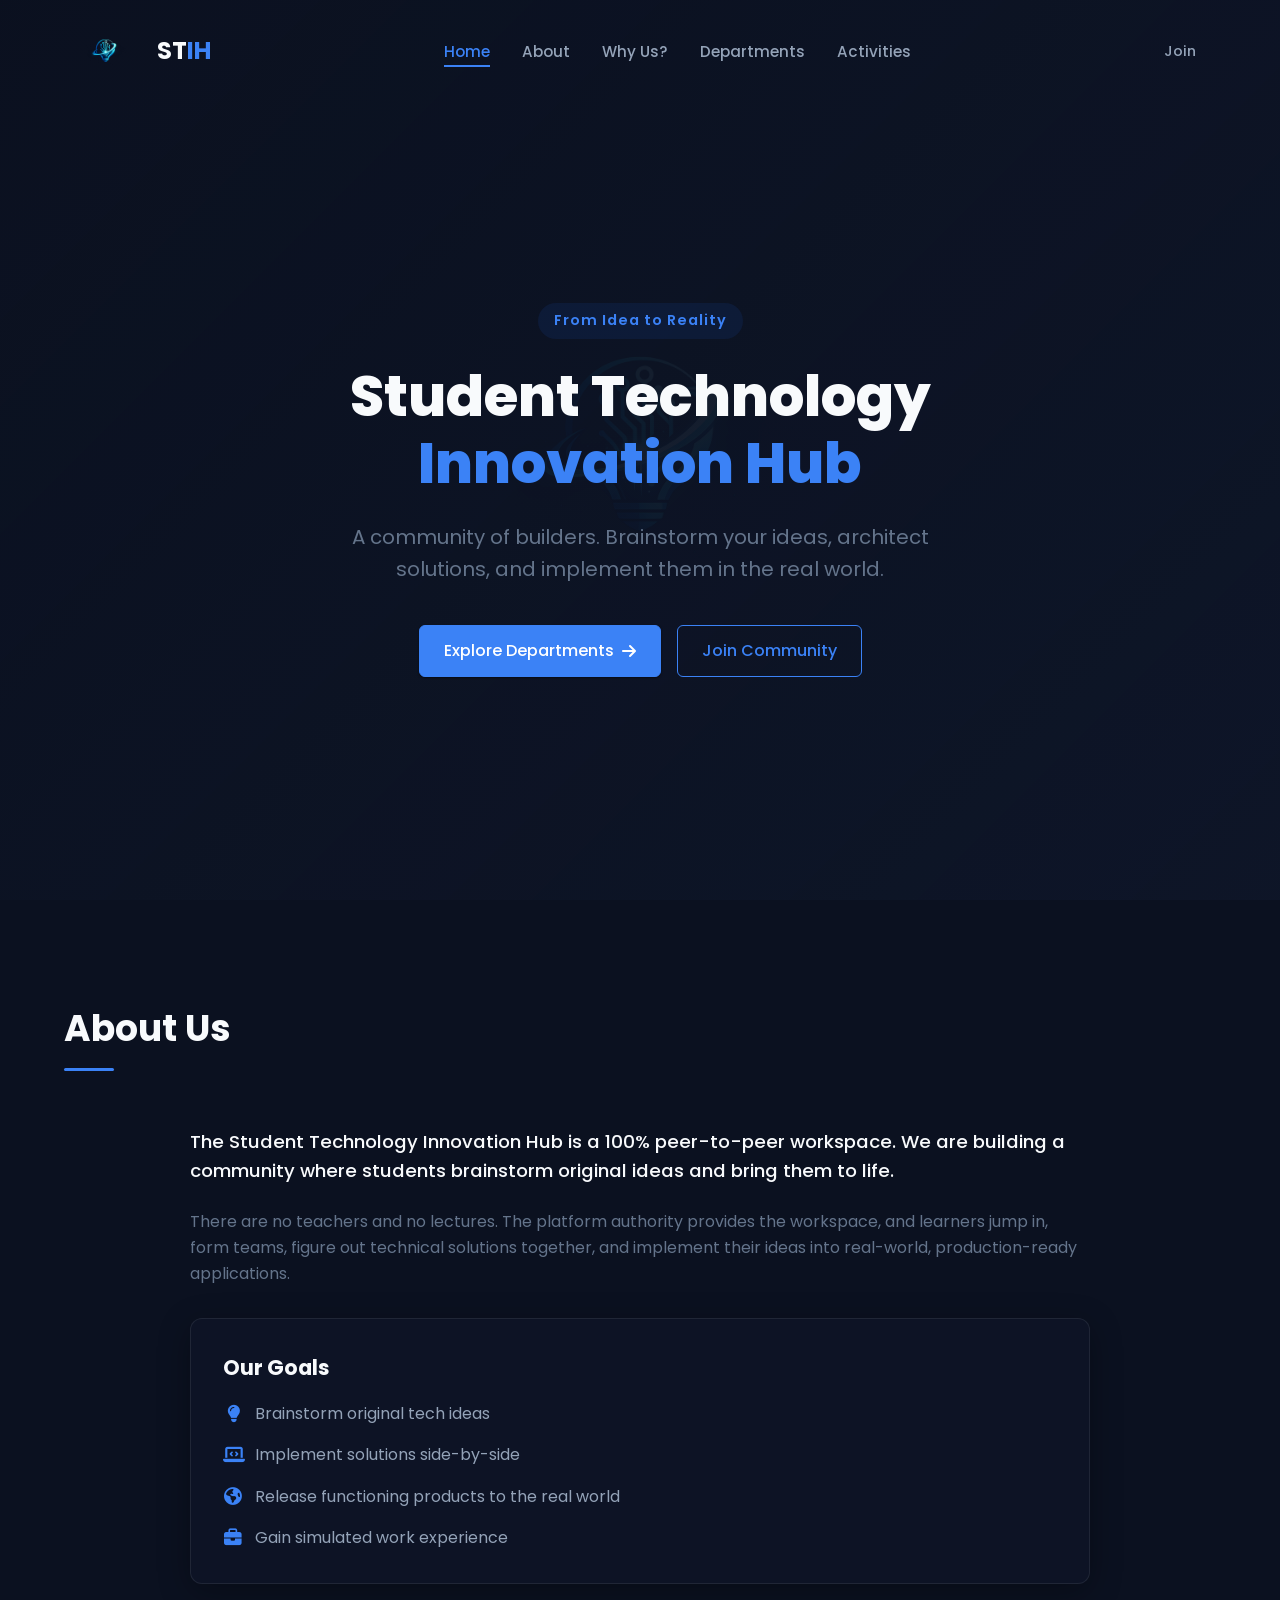
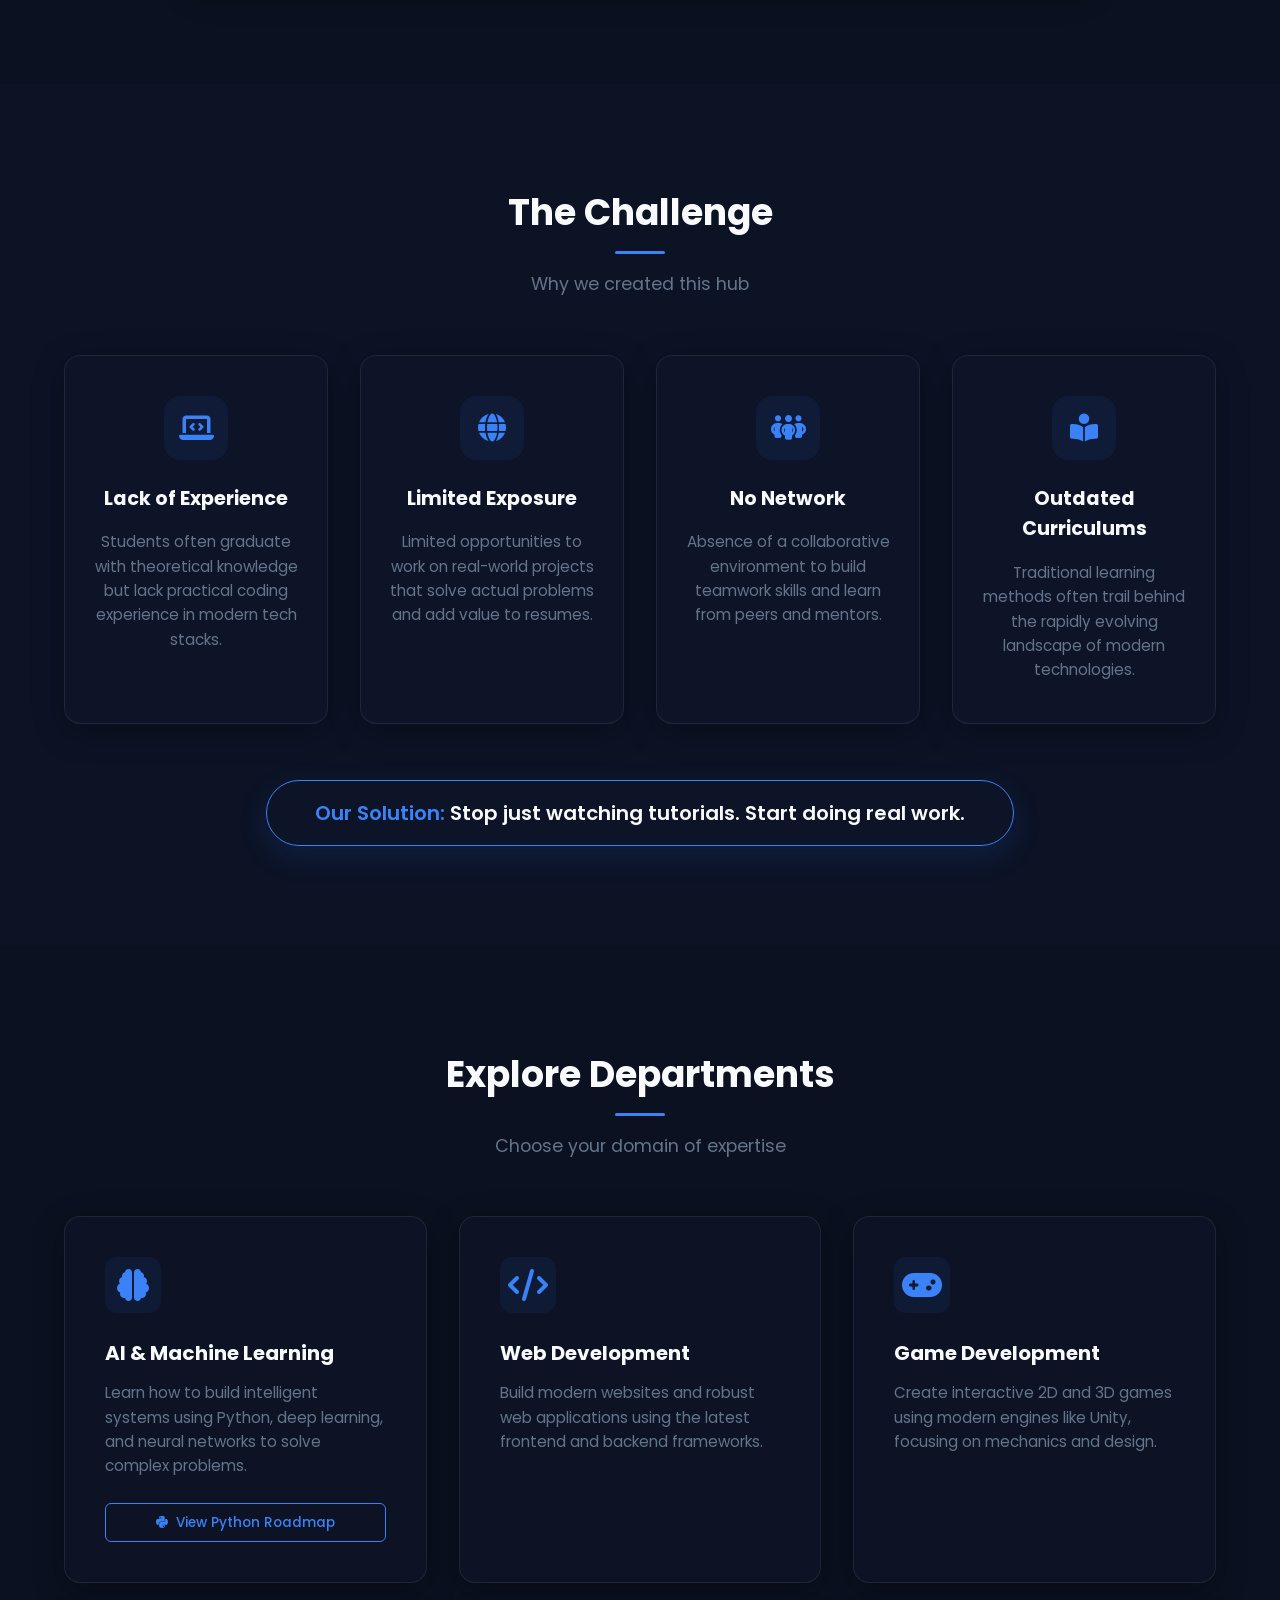
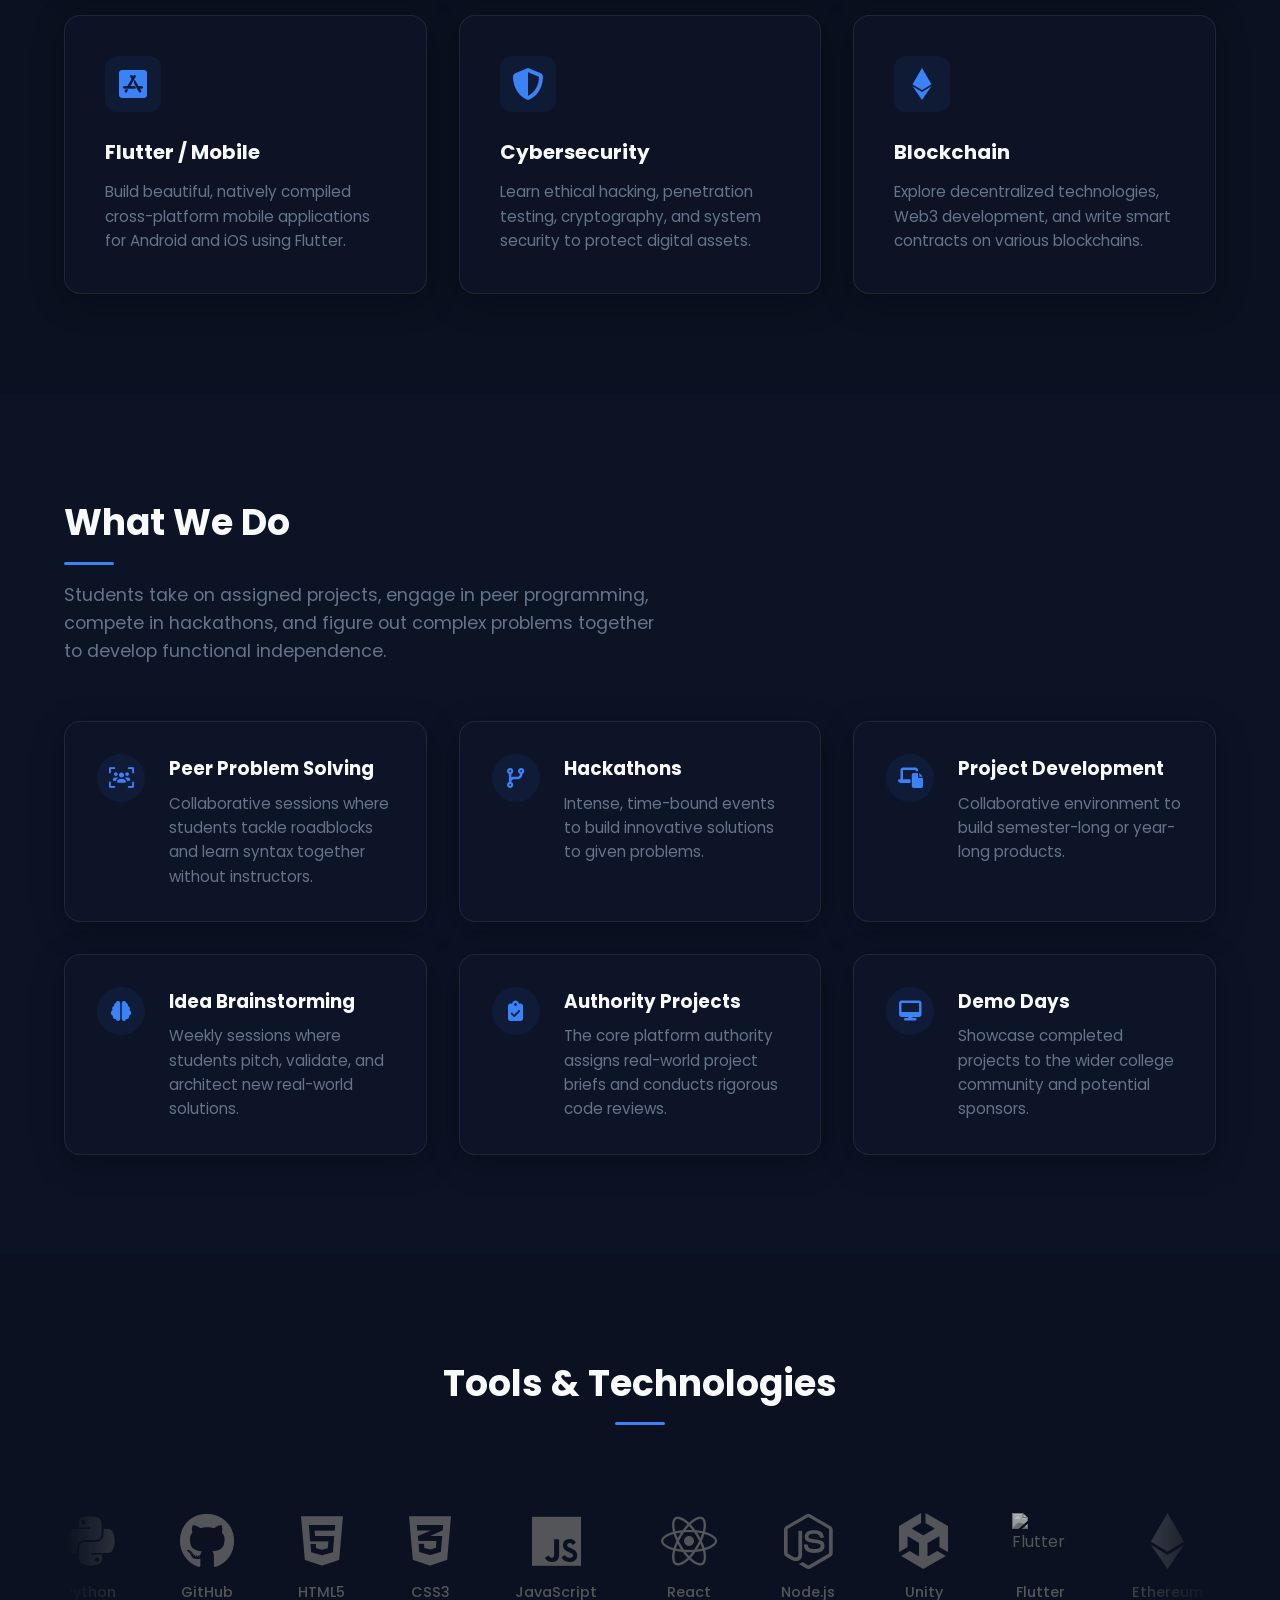
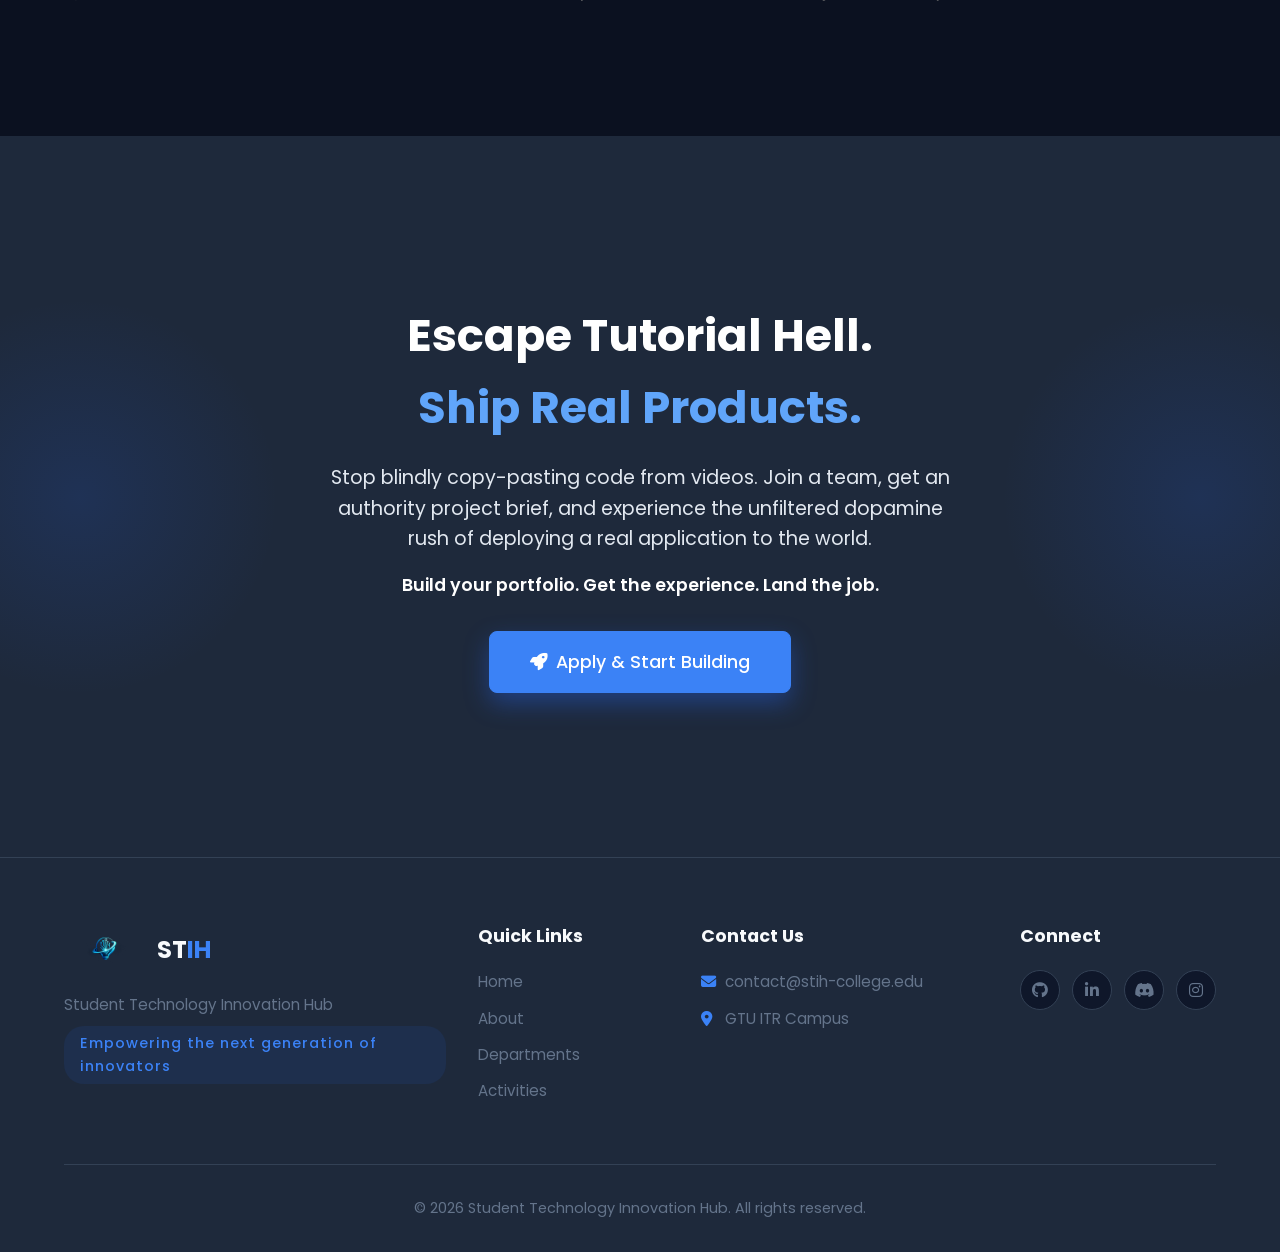
==== commit 646cc2bf: "new updates" ====
--- a/index.html
+++ b/index.html
@@ -20,6 +20,9 @@
     <link rel="stylesheet" href="style.css">
 </head>
 <body>
+    <!-- 3D Neural Network Background -->
+    <div id="network-bg" style="position: fixed; top: 0; left: 0; width: 100%; height: 100%; z-index: -1; pointer-events: none;"></div>
+
     <!-- Navbar -->
     <nav id="navbar">
         <div class="nav-container">
@@ -33,9 +36,8 @@
                 <li><a href="#problem">Why Us?</a></li>
                 <li><a href="#departments">Departments</a></li>
                 <li><a href="#activities">Activities</a></li>
-                <li><a href="#structure">Team</a></li>
             </ul>
-            <a href="#join" class="btn-primary-sm">Join</a>
+            <a href="registration.html" class="btn-primary-sm">Join</a>
             
             <div class="hamburger">
                 <i class="fa-solid fa-bars"></i>
@@ -45,14 +47,13 @@
 
     <!-- Hero Section -->
     <section id="home" class="hero">
-        <canvas id="particles-canvas"></canvas>
         <div class="hero-content">
             <div class="tagline">From Idea to Reality</div>
             <h1>Student Technology<br><span class="highlight">Innovation Hub</span></h1>
             <p class="subtitle">A community of builders. Brainstorm your ideas, architect solutions, and implement them in the real world.</p>
             <div class="hero-buttons">
                 <a href="#departments" class="btn-primary">Explore Departments <i class="fa-solid fa-arrow-right"></i></a>
-                <a href="#join" class="btn-secondary">Join Community</a>
+                <a href="registration.html" class="btn-secondary">Join Community</a>
             </div>
             <div class="scroll-indicator">
                 <div class="mouse">
@@ -84,28 +85,6 @@
                         </ul>
                     </div>
                 </div>
-                <div class="about-visual">
-                    <div class="stat-item fade-in">
-                            <i class="fa-solid fa-users"></i>
-                            <div class="counter" data-target="500">0</div>
-                            <p>Members</p>
-                        </div>
-                        <div class="stat-item fade-in">
-                            <i class="fa-solid fa-diagram-project"></i>
-                            <div class="counter" data-target="50">0</div>
-                            <p>Projects</p>
-                        </div>
-                        <div class="stat-item fade-in">
-                            <i class="fa-solid fa-calendar-check"></i>
-                            <div class="counter" data-target="30">0</div>
-                            <p>Events</p>
-                        </div>
-                        <div class="stat-item fade-in">
-                            <i class="fa-solid fa-layer-group"></i>
-                            <div class="counter" data-target="6">0</div>
-                            <p>Departments</p>
-                    </div>
-                </div>
             </div>
         </div>
     </section>
@@ -119,22 +98,22 @@
                 <p>Why we created this hub</p>
             </div>
             <div class="problem-grid">
-                <div class="problem-card hover-lift">
+                <div class="problem-card hover-lift" data-tilt data-tilt-max="10" data-tilt-glare data-tilt-max-glare="0.3">
                     <div class="icon-wrap"><i class="fa-solid fa-laptop-code"></i></div>
                     <h3>Lack of Experience</h3>
                     <p>Students often graduate with theoretical knowledge but lack practical coding experience in modern tech stacks.</p>
                 </div>
-                <div class="problem-card hover-lift">
+                <div class="problem-card hover-lift" data-tilt data-tilt-max="10" data-tilt-glare data-tilt-max-glare="0.3">
                     <div class="icon-wrap"><i class="fa-solid fa-globe"></i></div>
                     <h3>Limited Exposure</h3>
                     <p>Limited opportunities to work on real-world projects that solve actual problems and add value to resumes.</p>
                 </div>
-                <div class="problem-card hover-lift">
+                <div class="problem-card hover-lift" data-tilt data-tilt-max="10" data-tilt-glare data-tilt-max-glare="0.3">
                     <div class="icon-wrap"><i class="fa-solid fa-people-group"></i></div>
                     <h3>No Network</h3>
                     <p>Absence of a collaborative environment to build teamwork skills and learn from peers and mentors.</p>
                 </div>
-                <div class="problem-card hover-lift">
+                <div class="problem-card hover-lift" data-tilt data-tilt-max="10" data-tilt-glare data-tilt-max-glare="0.3">
                     <div class="icon-wrap"><i class="fa-solid fa-book-open-reader"></i></div>
                     <h3>Outdated Curriculums</h3>
                     <p>Traditional learning methods often trail behind the rapidly evolving landscape of modern technologies.</p>
@@ -158,33 +137,33 @@
                 <p>Choose your domain of expertise</p>
             </div>
             <div class="dept-grid">
-                <div class="dept-card">
+                <div class="dept-card" data-tilt data-tilt-max="5" data-tilt-glare data-tilt-max-glare="0.1">
                     <div class="dept-icon ai"><i class="fa-solid fa-brain"></i></div>
                     <h3>AI & Machine Learning</h3>
                     <p style="margin-bottom: 1.5rem;">Learn how to build intelligent systems using Python, deep learning, and neural networks to solve complex problems.</p>
                     <a href="python_roadmap.html" class="btn-secondary" style="font-size: 0.85rem; padding: 0.5rem 1rem; width: 100%;"><i class="fa-brands fa-python"></i> View Python Roadmap</a>
                 </div>
-                <div class="dept-card">
+                <div class="dept-card" data-tilt data-tilt-max="5" data-tilt-glare data-tilt-max-glare="0.1">
                     <div class="dept-icon web"><i class="fa-solid fa-code"></i></div>
                     <h3>Web Development</h3>
                     <p>Build modern websites and robust web applications using the latest frontend and backend frameworks.</p>
                 </div>
-                <div class="dept-card">
+                <div class="dept-card" data-tilt data-tilt-max="5" data-tilt-glare data-tilt-max-glare="0.1">
                     <div class="dept-icon game"><i class="fa-solid fa-gamepad"></i></div>
                     <h3>Game Development</h3>
                     <p>Create interactive 2D and 3D games using modern engines like Unity, focusing on mechanics and design.</p>
                 </div>
-                <div class="dept-card">
+                <div class="dept-card" data-tilt data-tilt-max="5" data-tilt-glare data-tilt-max-glare="0.1">
                     <div class="dept-icon mobile"><i class="fa-brands fa-app-store-ios"></i></div>
                     <h3>Flutter / Mobile</h3>
                     <p>Build beautiful, natively compiled cross-platform mobile applications for Android and iOS using Flutter.</p>
                 </div>
-                <div class="dept-card">
+                <div class="dept-card" data-tilt data-tilt-max="5" data-tilt-glare data-tilt-max-glare="0.1">
                     <div class="dept-icon cyber"><i class="fa-solid fa-shield-halved"></i></div>
                     <h3>Cybersecurity</h3>
                     <p>Learn ethical hacking, penetration testing, cryptography, and system security to protect digital assets.</p>
                 </div>
-                <div class="dept-card">
+                <div class="dept-card" data-tilt data-tilt-max="5" data-tilt-glare data-tilt-max-glare="0.1">
                     <div class="dept-icon crypto"><i class="fa-brands fa-ethereum"></i></div>
                     <h3>Blockchain</h3>
                     <p>Explore decentralized technologies, Web3 development, and write smart contracts on various blockchains.</p>
@@ -287,55 +266,6 @@
         </div>
     </section>
 
-    <!-- Club Structure Section -->
-    <section id="structure" class="section alt-bg">
-        <div class="container">
-            <div class="section-header centered">
-                <h2>Club Structure</h2>
-                <div class="line mx-auto"></div>
-                <p>How our community is organized</p>
-            </div>
-            
-            <div class="org-chart">
-                <div class="chart-level level-1">
-                    <div class="node president">
-                        <i class="fa-solid fa-crown"></i>
-                        <span>President</span>
-                    </div>
-                </div>
-                <div class="connector-vert"></div>
-                <div class="chart-level level-2">
-                    <div class="node vp">
-                        <i class="fa-solid fa-user-tie"></i>
-                        <span>Vice President</span>
-                    </div>
-                </div>
-                <div class="connector-vert"></div>
-                
-                <div class="chart-level-title">Department Leads</div>
-                <div class="connector-fork"></div>
-                
-                <div class="chart-level level-3">
-                    <div class="node lead"><i class="fa-solid fa-brain"></i> AI Lead</div>
-                    <div class="node lead"><i class="fa-solid fa-code"></i> Web Lead</div>
-                    <div class="node lead"><i class="fa-solid fa-gamepad"></i> Game Dev Lead</div>
-                    <div class="node lead"><i class="fa-brands fa-app-store-ios"></i> Flutter Lead</div>
-                    <div class="node lead"><i class="fa-solid fa-shield-halved"></i> Cyber Lead</div>
-                </div>
-                
-                <div class="connector-fork-bottom"></div>
-                <div class="connector-vert-bottom"></div>
-                
-                <div class="chart-level level-4">
-                    <div class="node members">
-                        <i class="fa-solid fa-users"></i>
-                        <span>General Members</span>
-                    </div>
-                </div>
-            </div>
-        </div>
-    </section>
-
     <!-- Join Section -->
     <section id="join" class="section join-section">
         <div class="container">
@@ -343,7 +273,7 @@
                 <h2 style="font-size: 2.8rem; margin-bottom: 1.2rem;">Escape Tutorial Hell.<br><span style="color: #60a5fa;">Ship Real Products.</span></h2>
                 <p style="font-size: 1.2rem; max-width: 650px; margin: 0 auto 1rem auto; color: #e2e8f0;">Stop blindly copy-pasting code from videos. Join a team, get an authority project brief, and experience the unfiltered dopamine rush of deploying a real application to the world.</p>
                 <p class="mb-4" style="font-weight: 600; color: #fff; font-size: 1.1rem;">Build your portfolio. Get the experience. Land the job.</p>
-                <a href="#" class="btn-primary" style="font-size: 1.1rem; padding: 1rem 2.5rem; border-radius: 8px; box-shadow: 0 10px 25px rgba(37, 99, 235, 0.4);"><i class="fa-solid fa-rocket"></i> Apply & Start Building</a>
+                <a href="registration.html" class="btn-primary" style="font-size: 1.1rem; padding: 1rem 2.5rem; border-radius: 8px; box-shadow: 0 10px 25px rgba(37, 99, 235, 0.4);"><i class="fa-solid fa-rocket"></i> Apply & Start Building</a>
             </div>
         </div>
         <div class="bg-glow left"></div>
@@ -377,7 +307,7 @@
                     <h3>Contact Us</h3>
                     <ul>
                         <li><i class="fa-solid fa-envelope"></i> contact@stih-college.edu</li>
-                        <li><i class="fa-solid fa-location-dot"></i> College Campus, Tech Block</li>
+                        <li><i class="fa-solid fa-location-dot"></i> GTU ITR Campus</li>
                     </ul>
                 </div>
                 
@@ -398,6 +328,8 @@
         </div>
     </footer>
 
+    <script src="https://cdnjs.cloudflare.com/ajax/libs/vanilla-tilt/1.8.0/vanilla-tilt.min.js"></script>
+    <script src="https://cdnjs.cloudflare.com/ajax/libs/three.js/r128/three.min.js"></script>
     <script src="script.js"></script>
 </body>
 </html>
--- a/style.css
+++ b/style.css
@@ -1,29 +1,32 @@
 /* ======= CSS VARIABLES & THEMING ======= */
 :root {
-    --bg-main: #ffffff;
-    --bg-alt: #f8fafc;
-    --bg-card: #ffffff;
-    
-    --primary: #2563eb;
-    --primary-hover: #1d4ed8;
-    --secondary: #0f172a;
-    --accent: #3b82f6;
-    
-    --text-main: #334155;
-    --text-heading: #0f172a;
+    --bg-main: #0B1120;
+    --bg-alt: #0F172A;
+    --bg-card: #1E293B;
+    
+    --primary: #3b82f6;
+    --primary-hover: #60a5fa;
+    --secondary: #1e293b;
+    --accent: #8b5cf6;
+    
+    --text-main: #94a3b8;
+    --text-heading: #f8fafc;
     --text-muted: #64748b;
     --text-light: #ffffff;
     
-    --border-light: #e2e8f0;
+    --border-light: #334155;
     
     --font-heading: 'Poppins', sans-serif;
     --font-body: 'Poppins', sans-serif;
     
-    --shadow-sm: 0 1px 2px 0 rgba(0, 0, 0, 0.05);
-    --shadow-md: 0 4px 6px -1px rgba(0, 0, 0, 0.1), 0 2px 4px -1px rgba(0, 0, 0, 0.06);
-    --shadow-lg: 0 10px 15px -3px rgba(0, 0, 0, 0.1), 0 4px 6px -2px rgba(0, 0, 0, 0.05);
+    --shadow-sm: 0 1px 2px 0 rgba(0, 0, 0, 0.5);
+    --shadow-md: 0 4px 6px -1px rgba(0, 0, 0, 0.4), 0 2px 4px -1px rgba(0, 0, 0, 0.2);
+    --shadow-lg: 0 10px 15px -3px rgba(0, 0, 0, 0.5), 0 4px 6px -2px rgba(0, 0, 0, 0.3);
     
     --transition: all 0.3s ease-in-out;
+    --glass-bg: rgba(15, 23, 42, 0.6);
+    --glass-border: rgba(255, 255, 255, 0.08); /* faint white border for dark glass */
+    --glass-shadow: 0 8px 32px 0 rgba(0, 0, 0, 0.3);
 }
 
 * {
@@ -38,7 +41,7 @@
 
 body {
     font-family: var(--font-body);
-    background-color: var(--bg-main);
+    background-color: var(--bg-main); /* Restore background so text does not disappear on blank white spaces */
     color: var(--text-main);
     line-height: 1.6;
     overflow-x: hidden;
@@ -153,9 +156,9 @@
 
 #navbar.scrolled {
     padding: 1rem 0;
-    background-color: rgba(255, 255, 255, 0.95);
+    background-color: rgba(11, 17, 32, 0.85); /* Dark frosted glass */
     backdrop-filter: blur(10px);
-    border-bottom: 1px solid var(--border-light);
+    border-bottom: 1px solid var(--glass-border);
     box-shadow: var(--shadow-sm);
 }
 
@@ -237,7 +240,7 @@
     justify-content: center;
     position: relative;
     padding-top: 80px;
-    background: linear-gradient(135deg, rgba(240, 244, 255, 0.85) 0%, rgba(255, 255, 255, 0.9) 100%);
+    background: linear-gradient(135deg, rgba(11, 17, 32, 0.6) 0%, rgba(15, 23, 42, 0.8) 100%);
 }
 
 #particles-canvas {
@@ -298,10 +301,12 @@
 /* ======= SECTIONS COMMON ======= */
 .section {
     padding: 100px 0;
+    position: relative;
+    z-index: 1;
 }
 
 .alt-bg {
-    background-color: rgba(248, 250, 252, 0.85);
+    background-color: rgba(15, 23, 42, 0.5); /* Techy deep blue transparent bg */
 }
 
 .section-header {
@@ -345,10 +350,8 @@
 
 /* ======= ABOUT SECTION ======= */
 .about-grid {
-    display: grid;
-    grid-template-columns: 1fr 1fr;
-    gap: 4rem;
-    align-items: center;
+    max-width: 900px;
+    margin: 0 auto;
 }
 
 .about-text .lead {
@@ -364,11 +367,13 @@
 }
 
 .goals {
-    background-color: var(--bg-card);
+    background-color: var(--glass-bg);
+    backdrop-filter: blur(12px);
+    -webkit-backdrop-filter: blur(12px);
     padding: 2rem;
-    border-radius: 8px;
-    box-shadow: var(--shadow-md);
-    border: 1px solid var(--border-light);
+    border-radius: 12px;
+    box-shadow: var(--glass-shadow);
+    border: 1px solid var(--glass-border);
 }
 
 .goals h3 {
@@ -396,46 +401,7 @@
     text-align: center;
 }
 
-.about-visual {
-    display: grid;
-    grid-template-columns: 1fr 1fr;
-    gap: 20px;
-}
-
-.stat-item {
-    text-align: center;
-    padding: 2rem 1rem;
-    background-color: var(--bg-card);
-    border-radius: 8px;
-    box-shadow: var(--shadow-md);
-    border: 1px solid var(--border-light);
-    transition: var(--transition);
-}
-
-.stat-item:hover {
-    transform: translateY(-5px);
-    box-shadow: var(--shadow-lg);
-}
-
-.stat-item i {
-    font-size: 2rem;
-    color: var(--primary);
-    margin-bottom: 1rem;
-}
-
-.counter {
-    font-size: 2.25rem;
-    font-weight: 700;
-    color: var(--text-heading);
-    margin-bottom: 0.25rem;
-}
-
-.stat-item p {
-    margin-bottom: 0;
-    font-size: 0.9rem;
-    color: var(--text-muted);
-    font-weight: 500;
-}
+
 
 /* ======= PROBLEM SECTION ======= */
 .problem-grid {
@@ -446,13 +412,15 @@
 }
 
 .problem-card {
-    background-color: var(--bg-card);
-    border: 1px solid var(--border-light);
-    border-radius: 8px;
+    background-color: var(--glass-bg);
+    backdrop-filter: blur(12px);
+    -webkit-backdrop-filter: blur(12px);
+    border: 1px solid var(--glass-border);
+    border-radius: 16px;
     padding: 2.5rem 1.5rem;
     text-align: center;
     transition: var(--transition);
-    box-shadow: var(--shadow-sm);
+    box-shadow: var(--glass-shadow);
 }
 
 .problem-card:hover {
@@ -489,11 +457,13 @@
 
 .glass-banner {
     display: inline-block;
-    background-color: var(--bg-card);
+    background-color: var(--glass-bg);
+    backdrop-filter: blur(12px);
+    -webkit-backdrop-filter: blur(12px);
     border: 1px solid var(--primary);
     border-radius: 50px;
     padding: 1rem 3rem;
-    box-shadow: var(--shadow-sm);
+    box-shadow: 0 10px 30px rgba(37, 99, 235, 0.15);
 }
 
 .glass-banner h3 {
@@ -509,12 +479,14 @@
 }
 
 .dept-card {
-    background-color: var(--bg-card);
-    border-radius: 8px;
+    background-color: var(--glass-bg);
+    backdrop-filter: blur(12px);
+    -webkit-backdrop-filter: blur(12px);
+    border-radius: 16px;
     padding: 2.5rem;
-    border: 1px solid var(--border-light);
+    border: 1px solid var(--glass-border);
     transition: var(--transition);
-    box-shadow: var(--shadow-sm);
+    box-shadow: var(--glass-shadow);
 }
 
 .dept-card:hover {
@@ -554,11 +526,13 @@
 }
 
 .timeline-item {
-    background-color: var(--bg-card);
-    border-radius: 8px;
+    background-color: var(--glass-bg);
+    backdrop-filter: blur(12px);
+    -webkit-backdrop-filter: blur(12px);
+    border-radius: 16px;
     padding: 2rem;
-    border: 1px solid var(--border-light);
-    box-shadow: var(--shadow-sm);
+    border: 1px solid var(--glass-border);
+    box-shadow: var(--glass-shadow);
     display: flex;
     gap: 1.5rem;
     align-items: flex-start;
@@ -653,129 +627,7 @@
     font-size: 0.9rem;
 }
 
-/* ======= STRUCTURE SECTION ======= */
-.org-chart {
-    display: flex;
-    flex-direction: column;
-    align-items: center;
-    margin-top: 3rem;
-}
-
-.chart-level {
-    display: flex;
-    justify-content: center;
-    gap: 1.5rem;
-    width: 100%;
-    flex-wrap: wrap;
-}
-
-.node {
-    background-color: var(--bg-card);
-    border: 1px solid var(--border-light);
-    padding: 1rem 1.5rem;
-    border-radius: 8px;
-    display: flex;
-    align-items: center;
-    gap: 0.75rem;
-    font-weight: 500;
-    box-shadow: var(--shadow-sm);
-    transition: var(--transition);
-    color: var(--text-heading);
-    z-index: 2;
-}
-
-.node:hover {
-    transform: translateY(-2px);
-    box-shadow: var(--shadow-md);
-    border-color: var(--primary);
-}
-
-.node.president {
-    background-color: var(--primary);
-    color: var(--text-light);
-    border-color: var(--primary);
-    font-size: 1.1rem;
-    padding: 1.25rem 2.5rem;
-}
-
-.node.vp {
-    border-color: var(--primary);
-}
-
-.node.lead i {
-    color: var(--primary);
-}
-
-.node.members {
-    width: 100%;
-    max-width: 400px;
-    justify-content: center;
-    background-color: var(--bg-alt);
-    border: 1px dashed var(--text-muted);
-}
-
-.connector-vert {
-    width: 2px;
-    height: 40px;
-    background-color: var(--border-light);
-}
-
-.chart-level-title {
-    font-weight: 600;
-    color: var(--text-muted);
-    font-size: 0.85rem;
-    text-transform: uppercase;
-    letter-spacing: 1px;
-    margin: 10px 0;
-}
-
-.connector-fork {
-    width: 80%;
-    height: 2px;
-    background-color: var(--border-light);
-    position: relative;
-    margin-bottom: 20px;
-}
-
-.connector-fork::before,
-.connector-fork::after {
-    content: '';
-    position: absolute;
-    width: 2px;
-    height: 20px;
-    background-color: var(--border-light);
-    top: 0;
-}
-
-.connector-fork::before { left: 0; }
-.connector-fork::after { right: 0; }
-
-.connector-fork-bottom {
-    width: 80%;
-    height: 2px;
-    background-color: var(--border-light);
-    position: relative;
-    margin-top: 20px;
-}
-
-.connector-fork-bottom::before,
-.connector-fork-bottom::after {
-    content: '';
-    position: absolute;
-    width: 2px;
-    height: 20px;
-    background-color: var(--border-light);
-    bottom: 0;
-}
-
-.connector-fork-bottom::before { left: 0; }
-.connector-fork-bottom::after { right: 0; }
-
-.connector-vert-bottom {
-    width: 2px;
-    height: 30px;
-    background-color: var(--border-light);
-}
+
 
 /* ======= JOIN SECTION ======= */
 .join-section {
@@ -928,7 +780,6 @@
 @media (max-width: 992px) {
     .container { width: 95%; }
     .hero h1 { font-size: 3rem; }
-    .about-grid { grid-template-columns: 1fr; }
     .footer-grid { grid-template-columns: 1fr 1fr; }
     .timeline-item { padding: 1.5rem; }
 }
@@ -941,18 +792,23 @@
         width: 100%;
         height: auto;
         padding: 2rem 0;
-        background-color: var(--bg-card);
-        border-bottom: 1px solid var(--border-light);
+        background-color: rgba(11, 17, 32, 0.95); /* matching dark glass theme */
+        backdrop-filter: blur(15px);
+        -webkit-backdrop-filter: blur(15px);
+        border-bottom: 1px solid var(--glass-border);
         flex-direction: column;
         align-items: center;
         justify-content: center;
         transition: var(--transition);
-        box-shadow: var(--shadow-md);
+        box-shadow: var(--glass-shadow);
     }
     
     #navbar {
-        background-color: rgba(255, 255, 255, 0.98);
-        box-shadow: var(--shadow-sm);
+        background-color: rgba(11, 17, 32, 0.95); /* matching dark glass theme */
+        backdrop-filter: blur(15px);
+        -webkit-backdrop-filter: blur(15px);
+        box-shadow: var(--glass-shadow);
+        border-bottom: 1px solid var(--glass-border);
         padding: 1rem 0;
     }
     
@@ -972,7 +828,13 @@
     
     .section-header h2 { font-size: 2rem; }
     
-    .connector-fork, .connector-fork-bottom { width: 95%; }
+    body::before {
+        width: 120vw;
+        height: 120vw;
+        opacity: 0.15;
+    }
+    
+    /* Removed unused org chart CSS */
     
     .timeline-item { flex-direction: column; text-align: center; align-items: center; }
 }
@@ -983,11 +845,6 @@
     
     .footer-brand .logo, .social-icons { justify-content: center; }
     
-    .chart-level.level-3 { flex-direction: column; gap: 10px; }
-    .connector-fork, .connector-fork-bottom { display: none; }
-    .connector-vert, .connector-vert-bottom { height: 20px; }
-    .about-visual { grid-template-columns: 1fr; }
-    
     .problem-card { padding: 1.5rem; }
     .join-card h2 { font-size: 2rem; }
 }
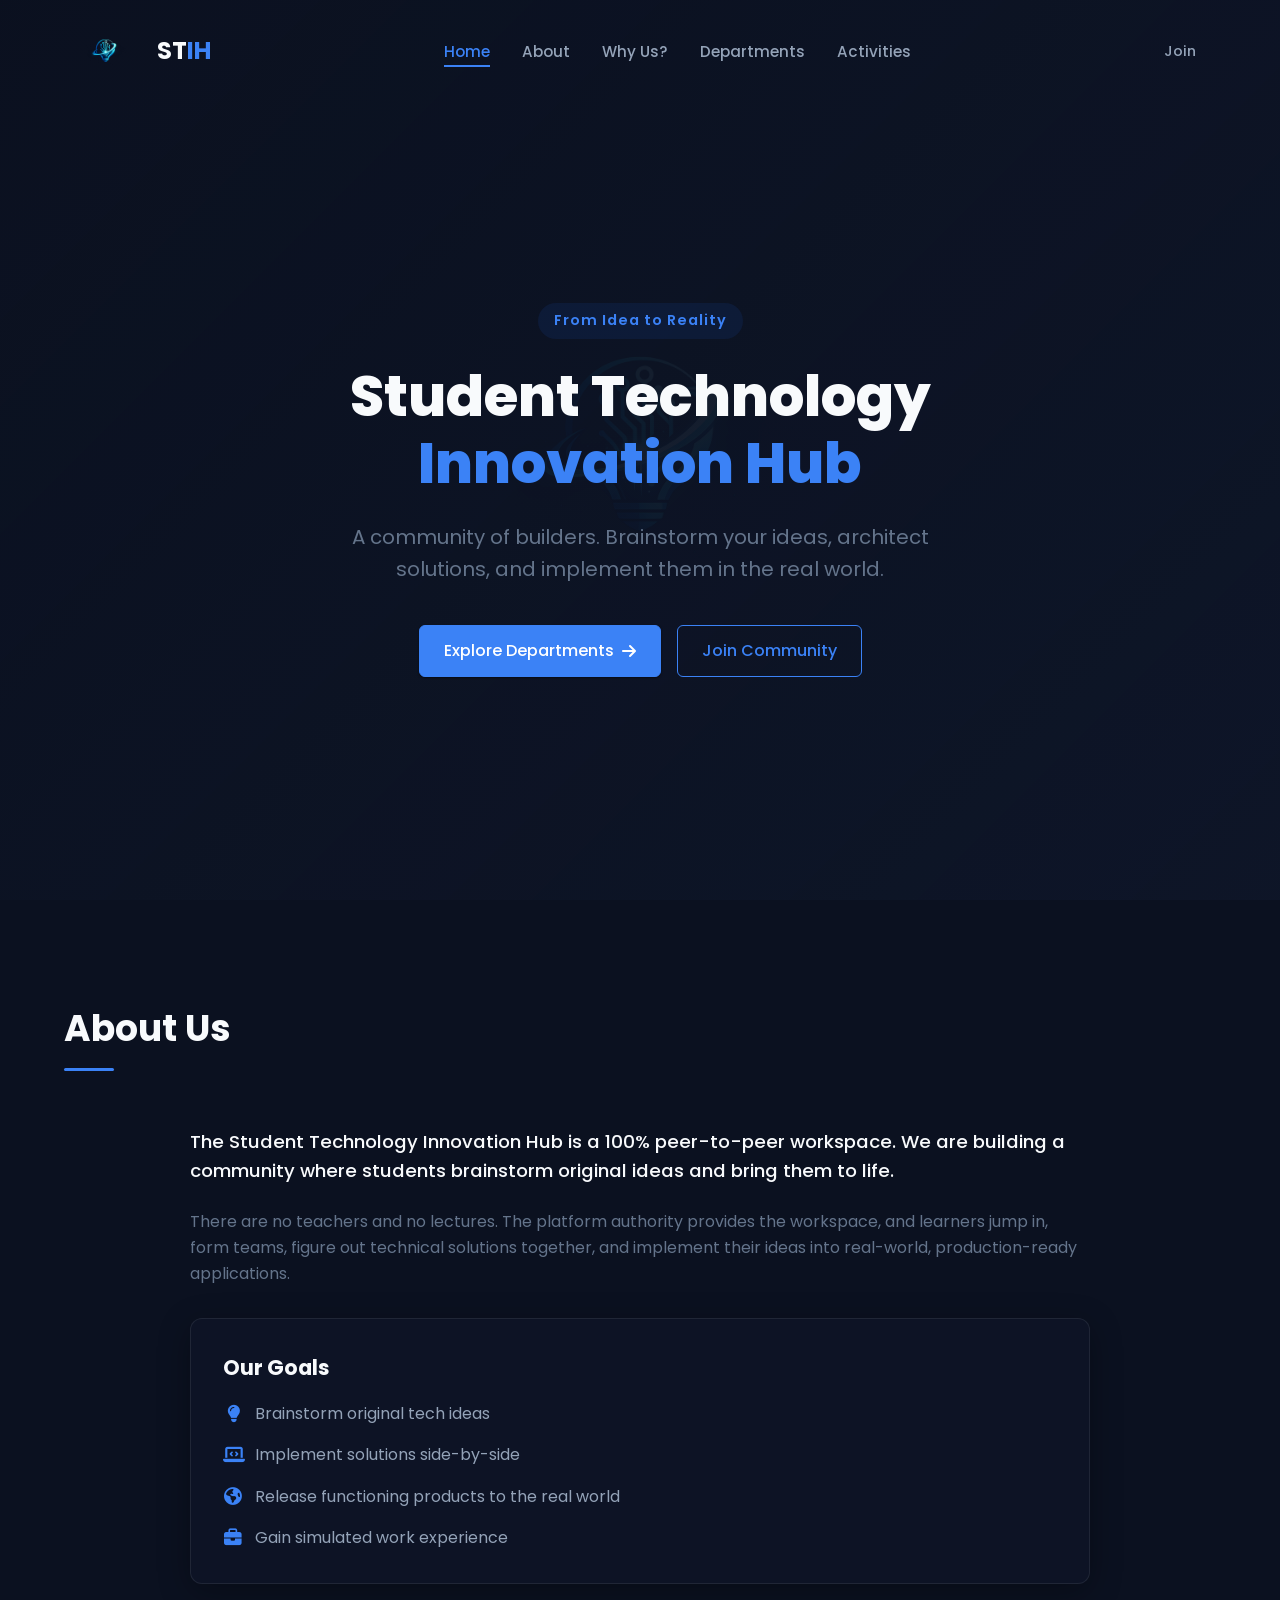
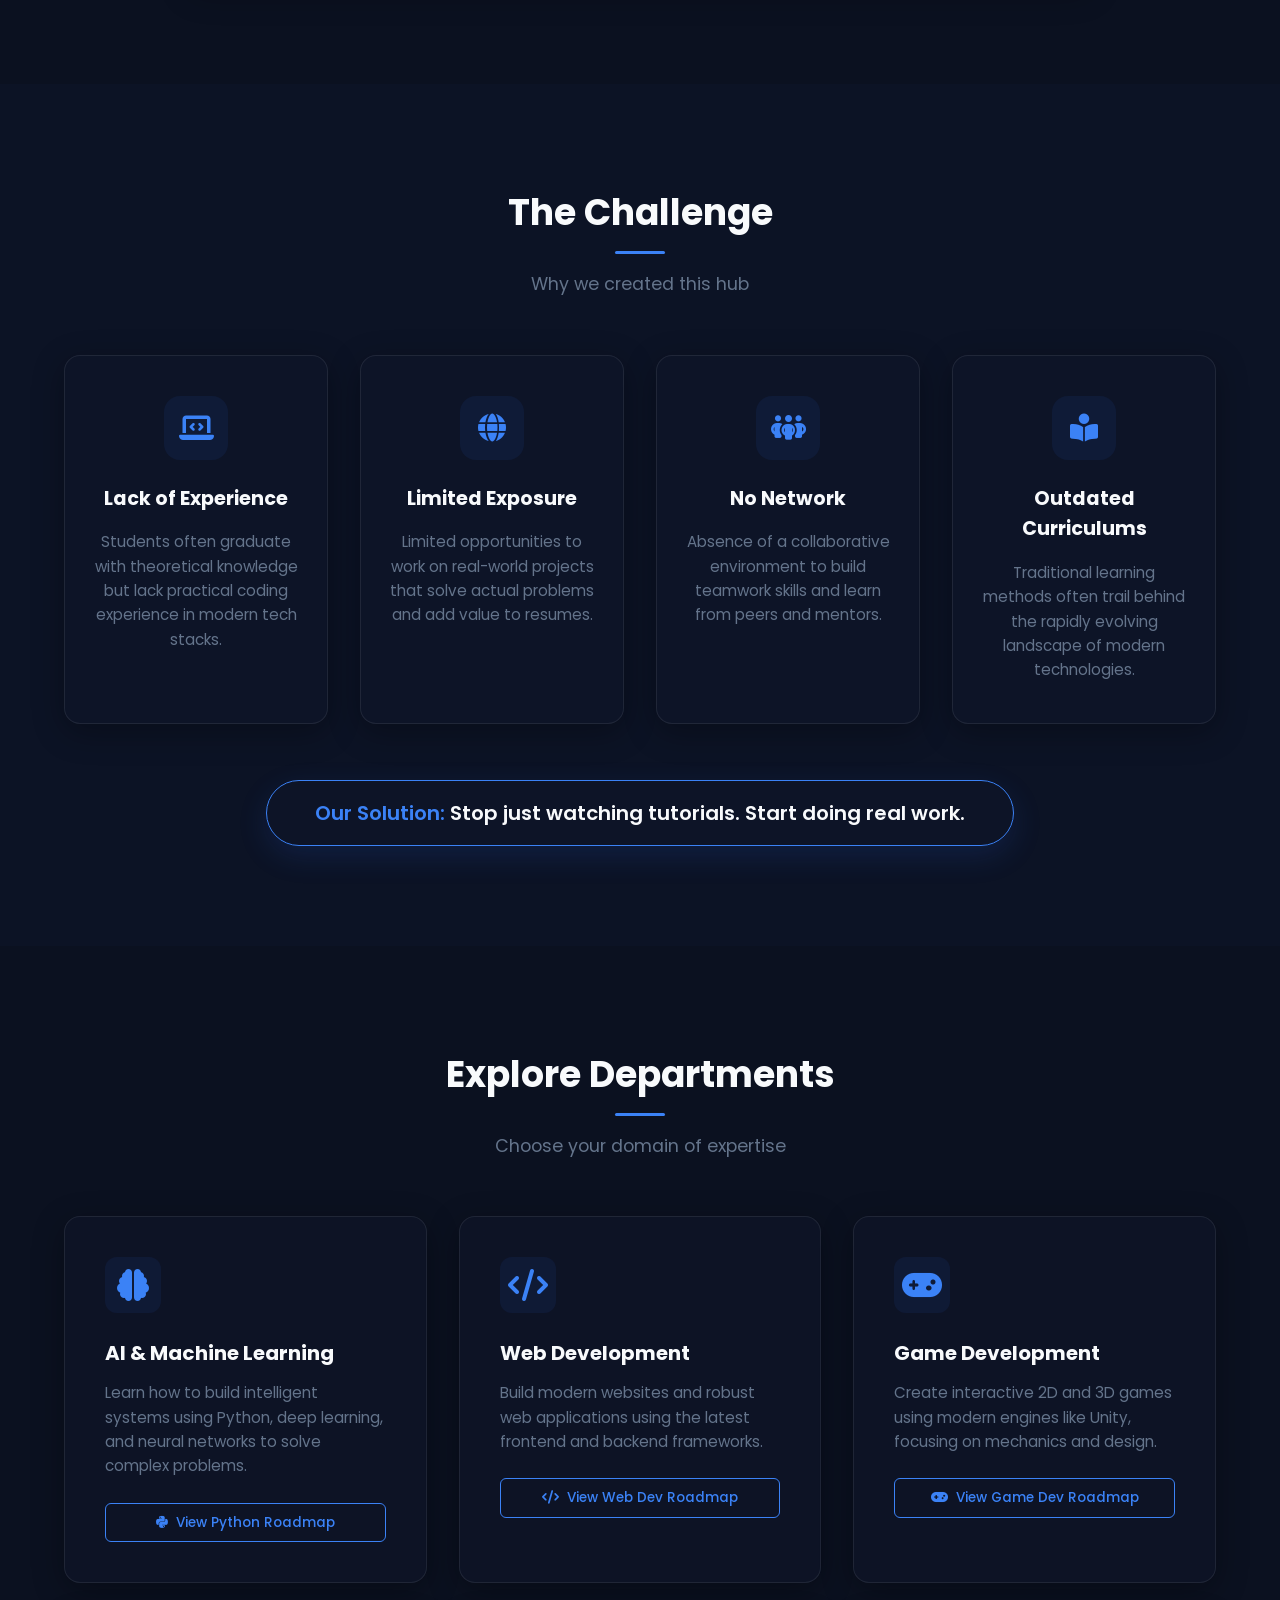
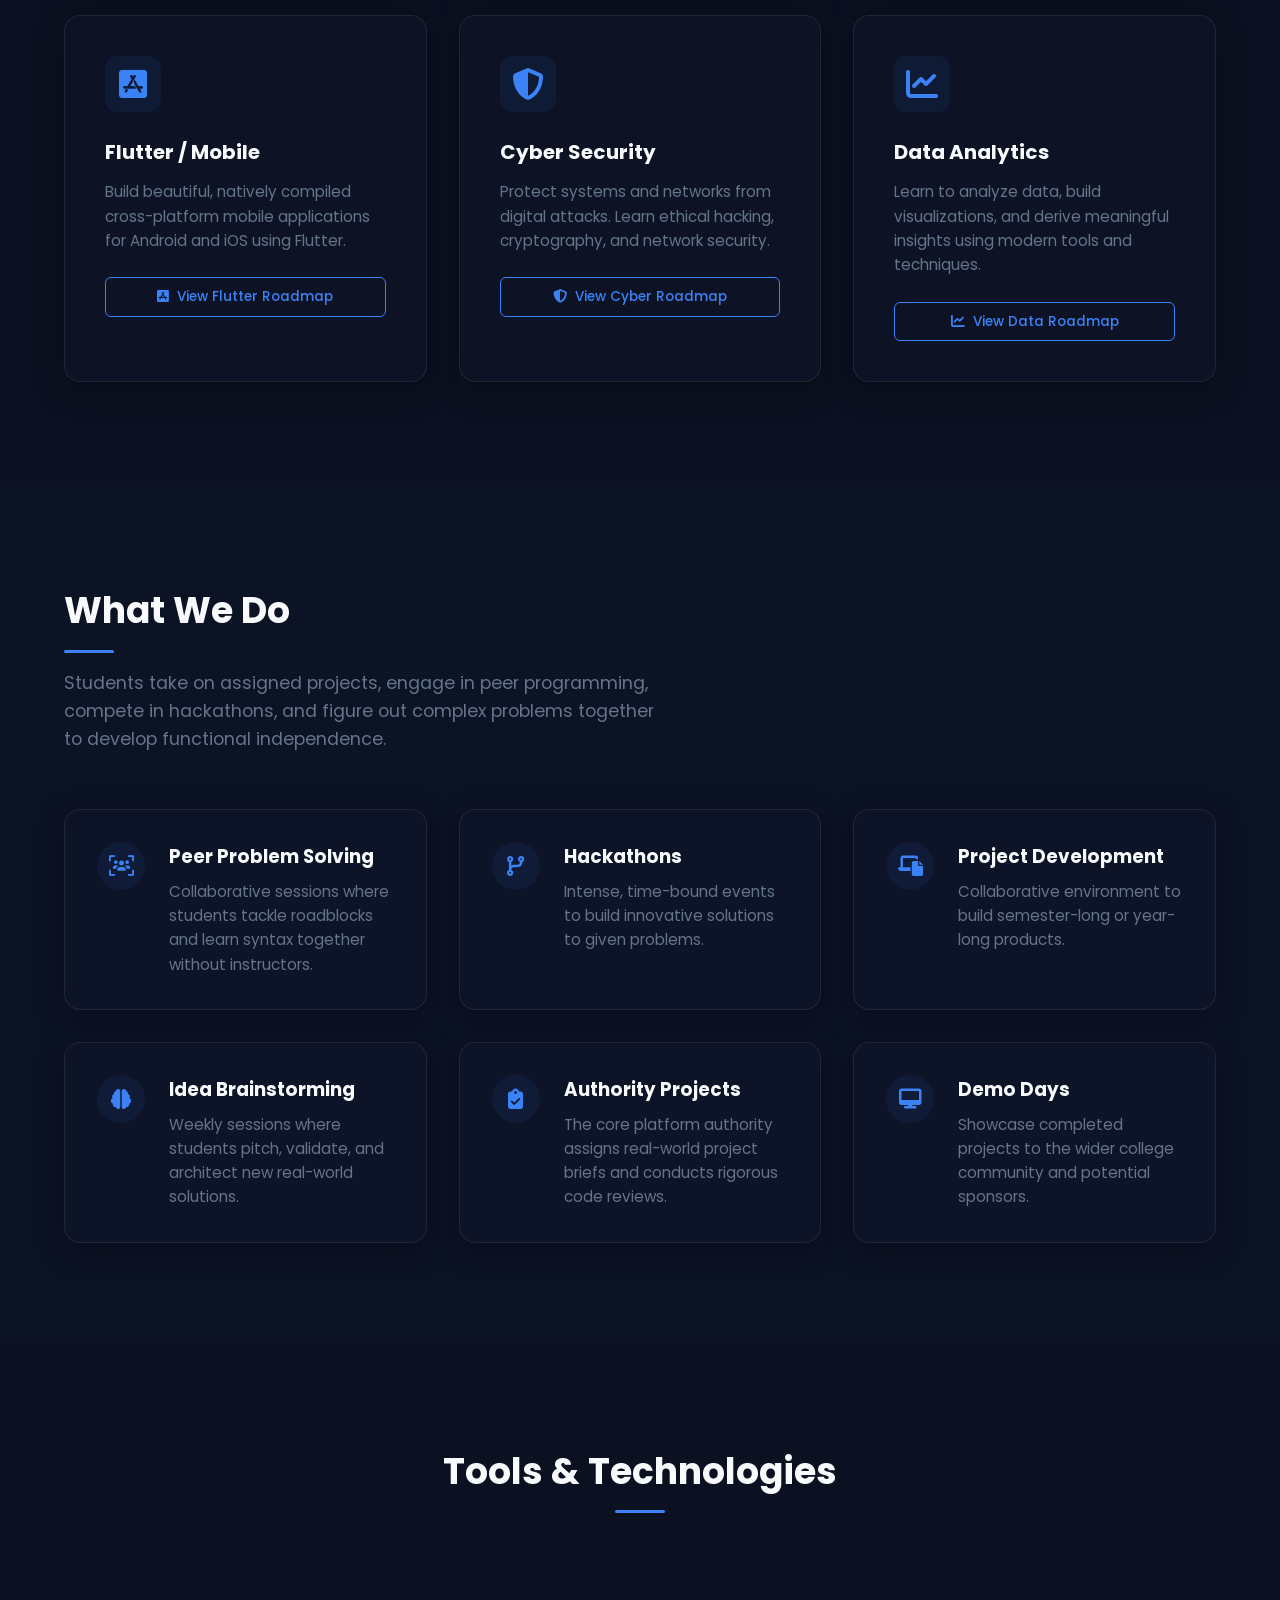
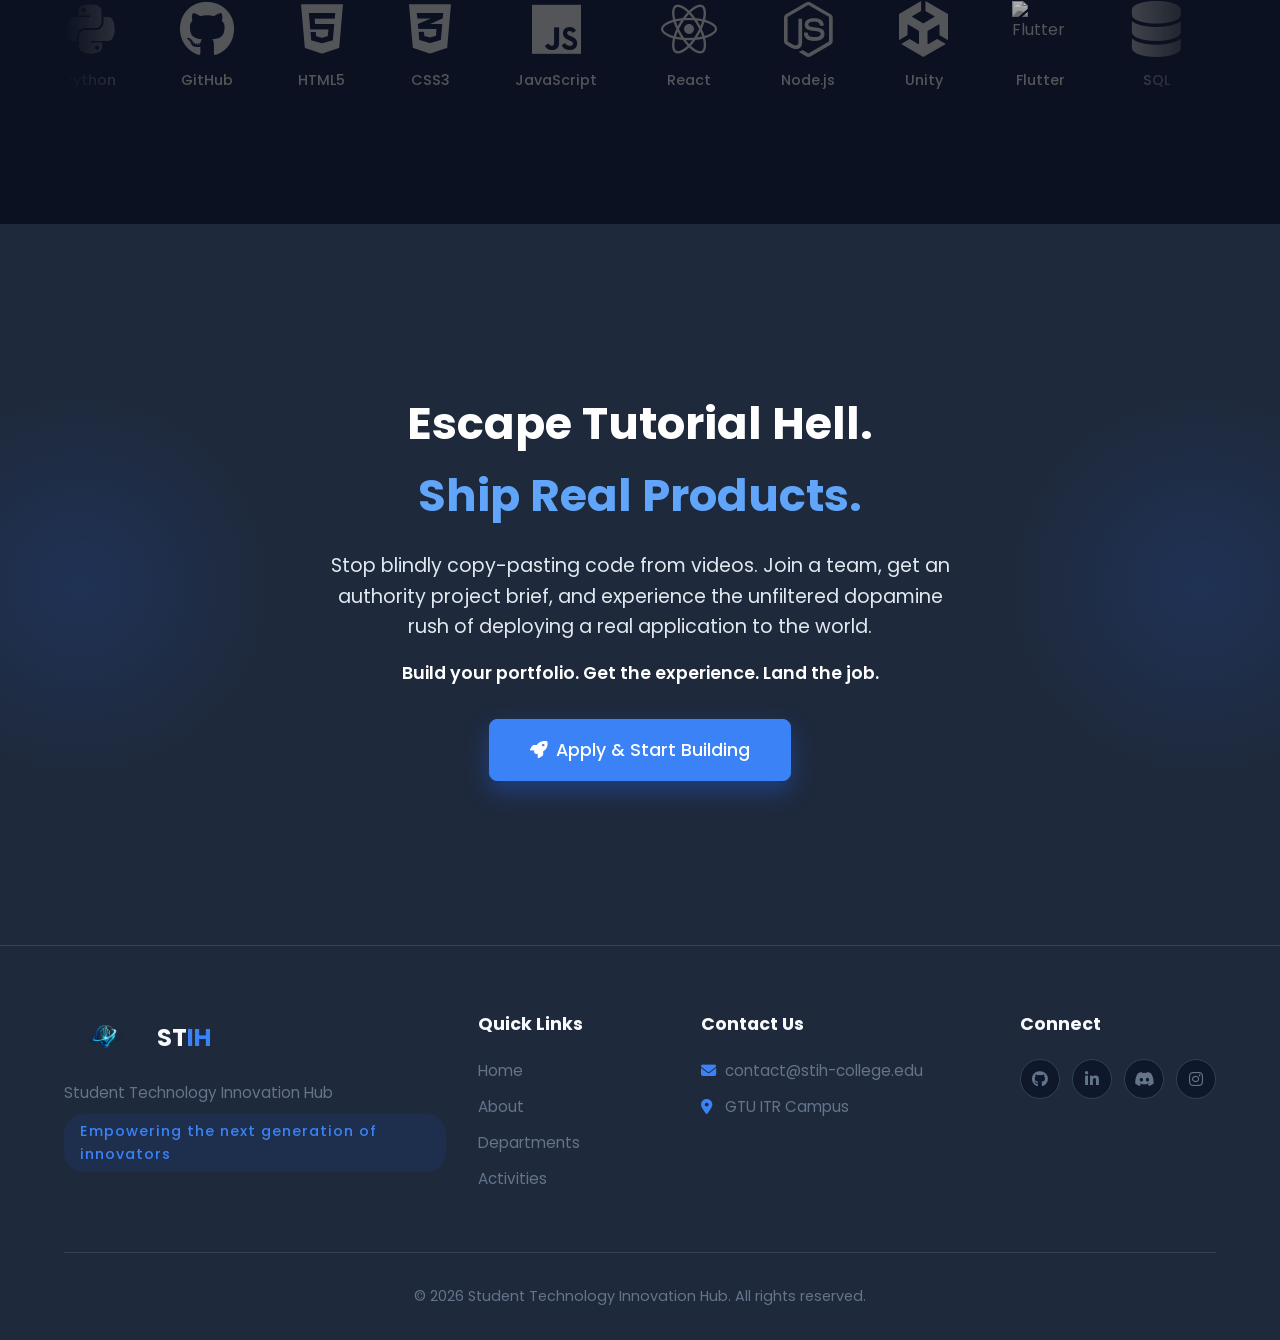
==== commit 21407a40: "rode mape added" ====
--- a/index.html
+++ b/index.html
@@ -146,27 +146,32 @@
                 <div class="dept-card" data-tilt data-tilt-max="5" data-tilt-glare data-tilt-max-glare="0.1">
                     <div class="dept-icon web"><i class="fa-solid fa-code"></i></div>
                     <h3>Web Development</h3>
-                    <p>Build modern websites and robust web applications using the latest frontend and backend frameworks.</p>
+                    <p style="margin-bottom: 1.5rem;">Build modern websites and robust web applications using the latest frontend and backend frameworks.</p>
+                    <a href="web devlopment rode mape .html" class="btn-secondary" style="font-size: 0.85rem; padding: 0.5rem 1rem; width: 100%;"><i class="fa-solid fa-code"></i> View Web Dev Roadmap</a>
                 </div>
                 <div class="dept-card" data-tilt data-tilt-max="5" data-tilt-glare data-tilt-max-glare="0.1">
                     <div class="dept-icon game"><i class="fa-solid fa-gamepad"></i></div>
                     <h3>Game Development</h3>
-                    <p>Create interactive 2D and 3D games using modern engines like Unity, focusing on mechanics and design.</p>
+                    <p style="margin-bottom: 1.5rem;">Create interactive 2D and 3D games using modern engines like Unity, focusing on mechanics and design.</p>
+                    <a href="game .html" class="btn-secondary" style="font-size: 0.85rem; padding: 0.5rem 1rem; width: 100%;"><i class="fa-solid fa-gamepad"></i> View Game Dev Roadmap</a>
                 </div>
                 <div class="dept-card" data-tilt data-tilt-max="5" data-tilt-glare data-tilt-max-glare="0.1">
                     <div class="dept-icon mobile"><i class="fa-brands fa-app-store-ios"></i></div>
                     <h3>Flutter / Mobile</h3>
-                    <p>Build beautiful, natively compiled cross-platform mobile applications for Android and iOS using Flutter.</p>
+                    <p style="margin-bottom: 1.5rem;">Build beautiful, natively compiled cross-platform mobile applications for Android and iOS using Flutter.</p>
+                    <a href="flutter .html" class="btn-secondary" style="font-size: 0.85rem; padding: 0.5rem 1rem; width: 100%;"><i class="fa-brands fa-app-store-ios"></i> View Flutter Roadmap</a>
                 </div>
                 <div class="dept-card" data-tilt data-tilt-max="5" data-tilt-glare data-tilt-max-glare="0.1">
                     <div class="dept-icon cyber"><i class="fa-solid fa-shield-halved"></i></div>
-                    <h3>Cybersecurity</h3>
-                    <p>Learn ethical hacking, penetration testing, cryptography, and system security to protect digital assets.</p>
-                </div>
-                <div class="dept-card" data-tilt data-tilt-max="5" data-tilt-glare data-tilt-max-glare="0.1">
-                    <div class="dept-icon crypto"><i class="fa-brands fa-ethereum"></i></div>
-                    <h3>Blockchain</h3>
-                    <p>Explore decentralized technologies, Web3 development, and write smart contracts on various blockchains.</p>
+                    <h3>Cyber Security</h3>
+                    <p style="margin-bottom: 1.5rem;">Protect systems and networks from digital attacks. Learn ethical hacking, cryptography, and network security.</p>
+                    <a href="cyber_roadmap.html" class="btn-secondary" style="font-size: 0.85rem; padding: 0.5rem 1rem; width: 100%;"><i class="fa-solid fa-shield-halved"></i> View Cyber Roadmap</a>
+                </div>
+                <div class="dept-card" data-tilt data-tilt-max="5" data-tilt-glare data-tilt-max-glare="0.1">
+                    <div class="dept-icon data"><i class="fa-solid fa-chart-line"></i></div>
+                    <h3>Data Analytics</h3>
+                    <p style="margin-bottom: 1.5rem;">Learn to analyze data, build visualizations, and derive meaningful insights using modern tools and techniques.</p>
+                    <a href="data-analytics-roadmap.html" class="btn-secondary" style="font-size: 0.85rem; padding: 0.5rem 1rem; width: 100%;"><i class="fa-solid fa-chart-line"></i> View Data Roadmap</a>
                 </div>
             </div>
         </div>
@@ -247,7 +252,7 @@
                     <div class="tech-item"><i class="fa-brands fa-node-js"></i><span>Node.js</span></div>
                     <div class="tech-item"><i class="fa-brands fa-unity"></i><span>Unity</span></div>
                     <div class="tech-item"><img src="https://cdn.jsdelivr.net/gh/devicons/devicon/icons/flutter/flutter-original.svg" alt="Flutter" class="tech-svg"/><span>Flutter</span></div>
-                    <div class="tech-item"><i class="fa-brands fa-ethereum"></i><span>Ethereum</span></div>
+                    <div class="tech-item"><i class="fa-solid fa-database"></i><span>SQL</span></div>
                     <div class="tech-item"><img src="https://cdn.jsdelivr.net/gh/devicons/devicon/icons/kaggle/kaggle-original.svg" alt="Kaggle" class="tech-svg"/><span>Kaggle</span></div>
                     <!-- Duplicate for infinite scroll effect -->
                     <div class="tech-item"><i class="fa-brands fa-python"></i><span>Python</span></div>
@@ -259,7 +264,7 @@
                     <div class="tech-item"><i class="fa-brands fa-node-js"></i><span>Node.js</span></div>
                     <div class="tech-item"><i class="fa-brands fa-unity"></i><span>Unity</span></div>
                     <div class="tech-item"><img src="https://cdn.jsdelivr.net/gh/devicons/devicon/icons/flutter/flutter-original.svg" alt="Flutter" class="tech-svg"/><span>Flutter</span></div>
-                    <div class="tech-item"><i class="fa-brands fa-ethereum"></i><span>Ethereum</span></div>
+                    <div class="tech-item"><i class="fa-solid fa-database"></i><span>SQL</span></div>
                     <div class="tech-item"><img src="https://cdn.jsdelivr.net/gh/devicons/devicon/icons/kaggle/kaggle-original.svg" alt="Kaggle" class="tech-svg"/><span>Kaggle</span></div>
                 </div>
             </div>
